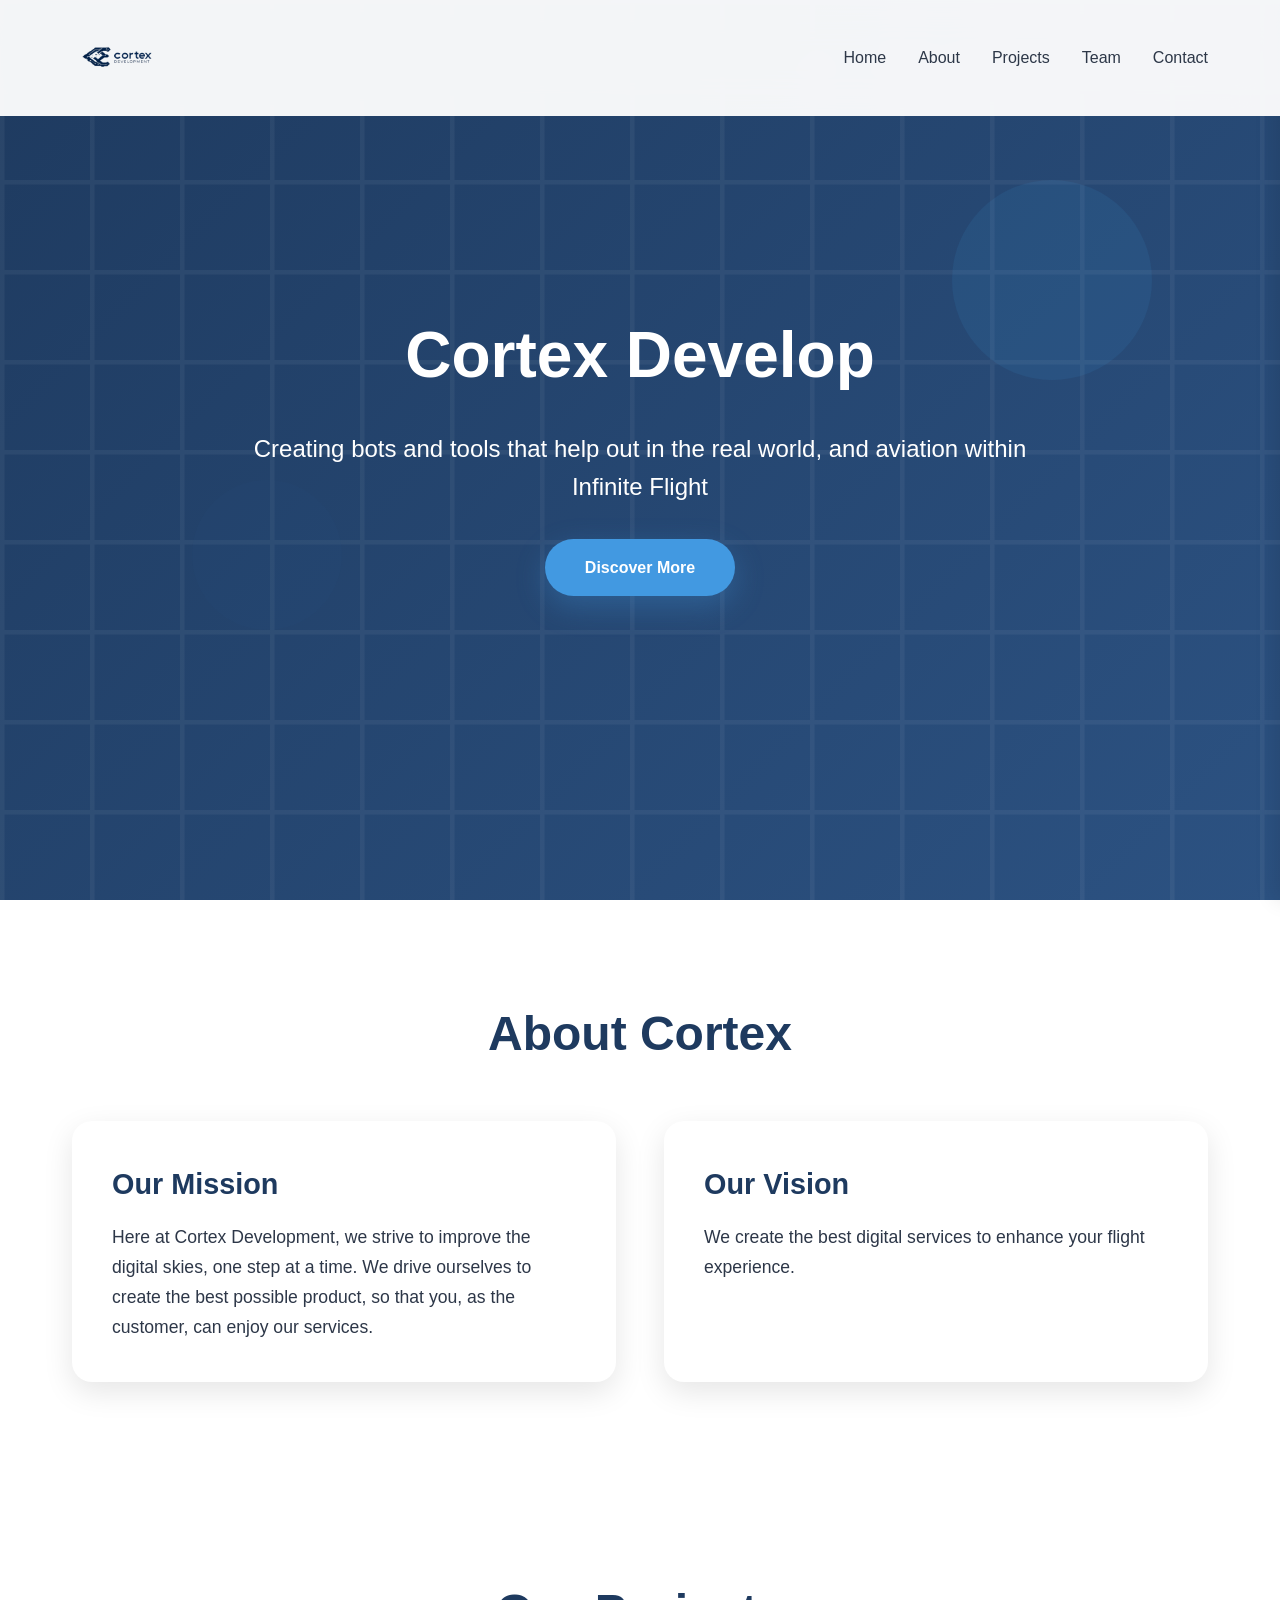
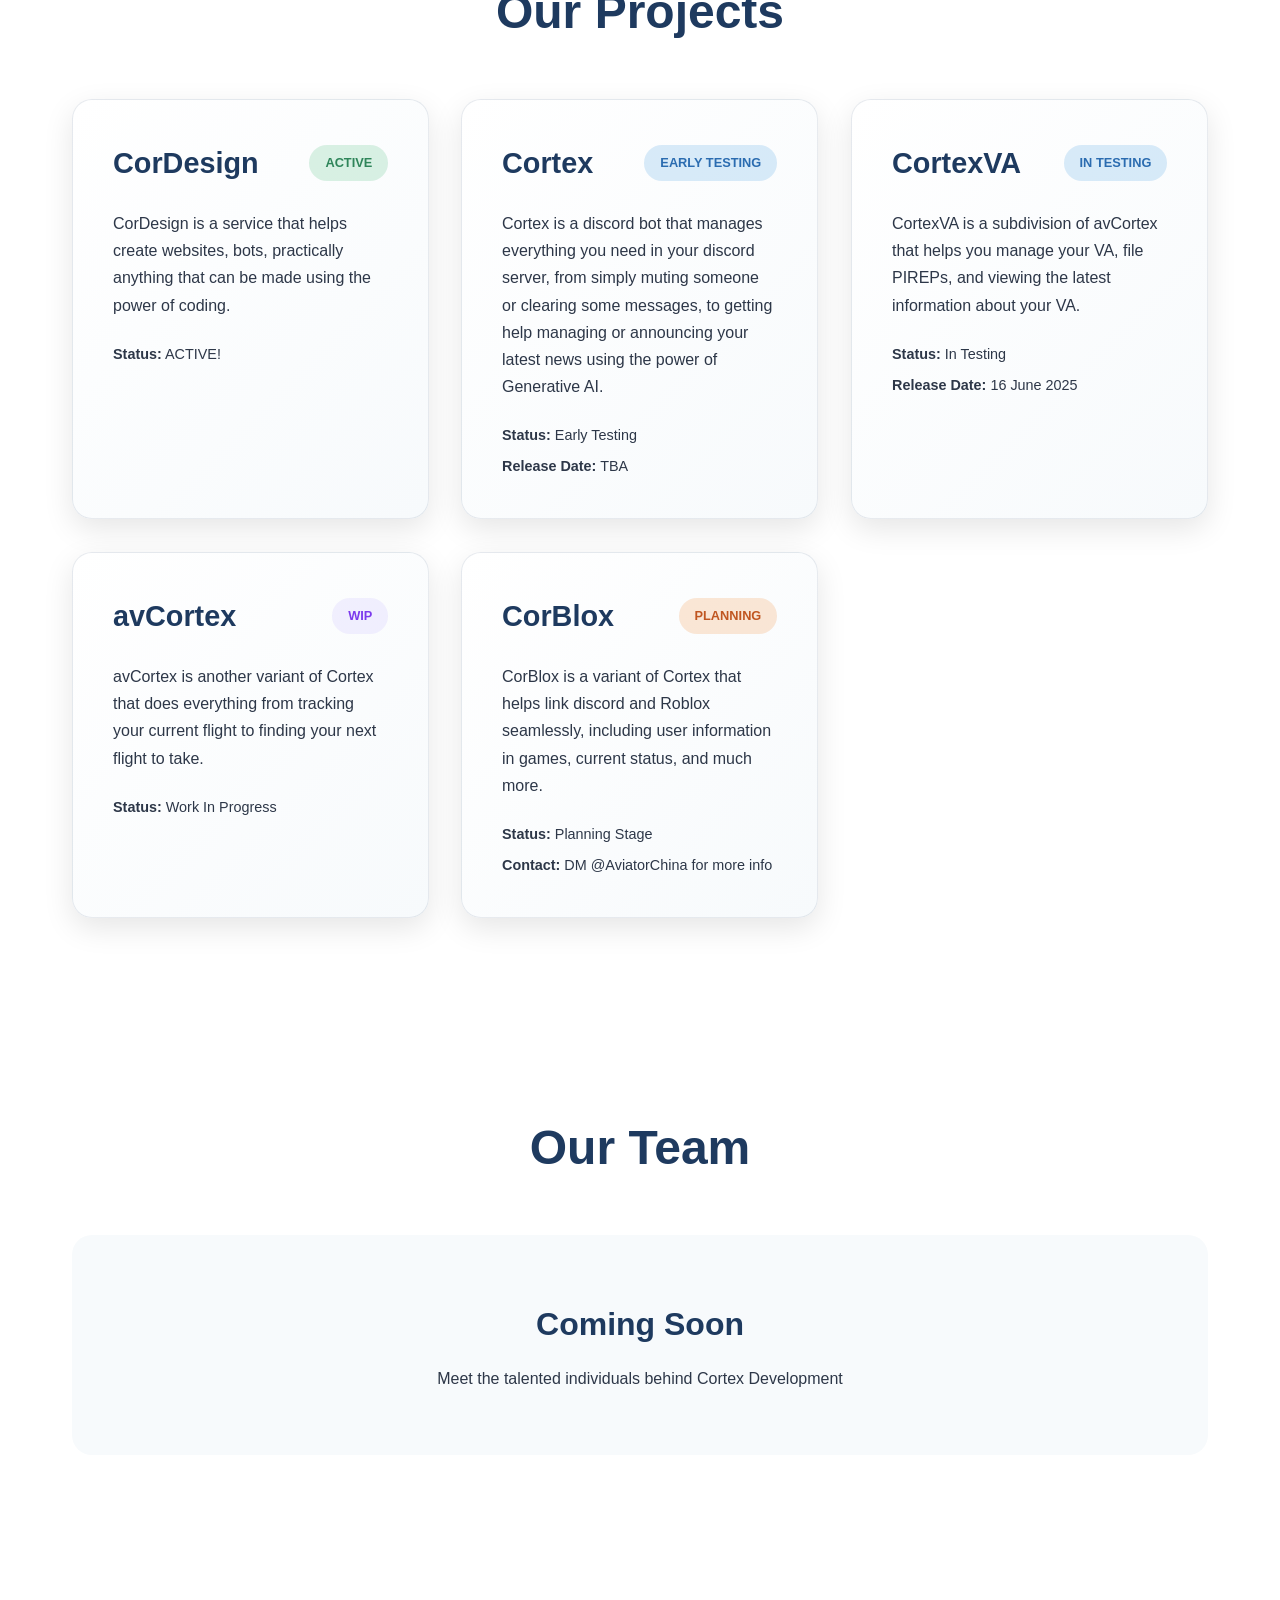
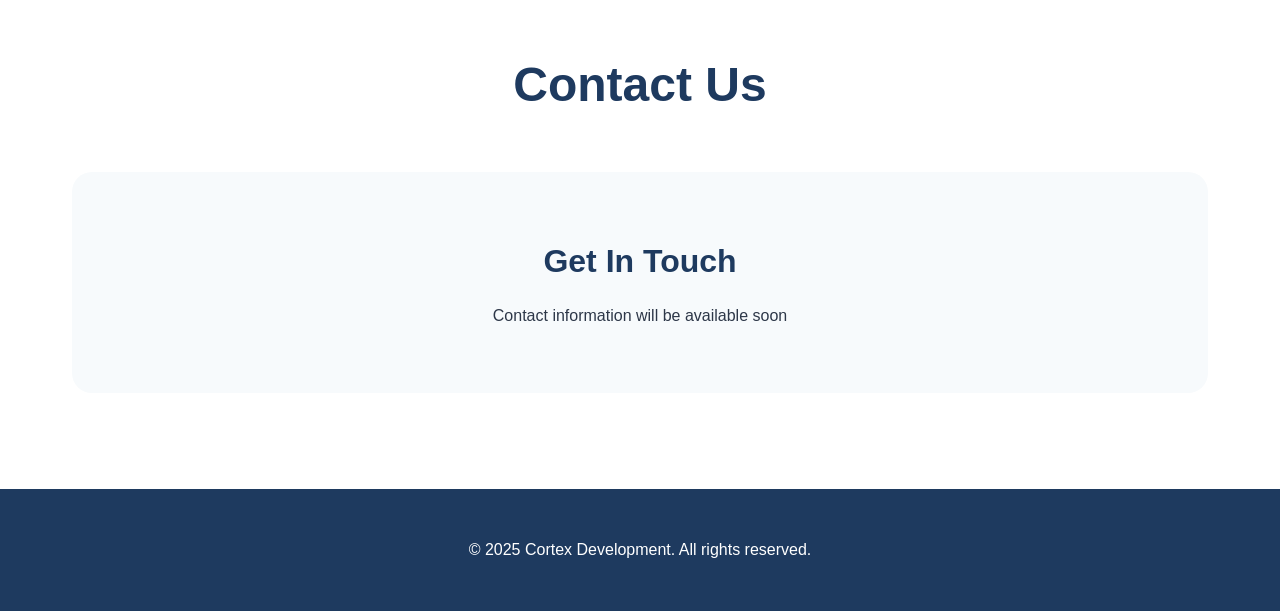
==== index.html @ 3417bd0e "Add files via upload" ====
<!DOCTYPE html>
<html lang="en">
<head>
    <meta charset="UTF-8">
    <meta name="viewport" content="width=device-width, initial-scale=1.0">
    <title>Cortex Development</title>
    <link rel="stylesheet" href="styles.css">
</head>
<body>
    <div class="progress-bar" id="progressBar"></div>
    
    <!-- Overlay for mobile menu -->
    <div class="overlay" id="overlay"></div>
    
    <!-- Mobile Sidebar -->
    <div class="mobile-sidebar" id="mobileSidebar">
        <ul class="mobile-nav-links">
            <li><a href="#home" onclick="closeMobileMenu()">Home</a></li>
            <li><a href="#about" onclick="closeMobileMenu()">About</a></li>
            <li><a href="#projects" onclick="closeMobileMenu()">Projects</a></li>
            <li><a href="#team" onclick="closeMobileMenu()">Team</a></li>
            <li><a href="#contact" onclick="closeMobileMenu()">Contact</a></li>
        </ul>
    </div>
    
    <nav id="navbar">
        <div class="nav-container">
            <img src="cortex.PNG" alt="Cortex Development" class="logo">
            <ul class="nav-links">
                <li><a href="#home">Home</a></li>
                <li><a href="#about">About</a></li>
                <li><a href="#projects">Projects</a></li>
                <li><a href="#team">Team</a></li>
                <li><a href="#contact">Contact</a></li>
            </ul>
            <div class="hamburger" id="hamburger" onclick="toggleMobileMenu()">
                <span></span>
                <span></span>
                <span></span>
            </div>
        </div>
    </nav>

    <section id="home" class="hero">
        <div class="parallax-element circle-1"></div>
        <div class="parallax-element circle-2"></div>
        <div class="hero-content">
            <h1>Cortex Development</h1>
            <p>Creating bots and tools that help out in the real world, and aviation within Infinite Flight</p>
            <a href="#about" class="cta-button">Discover More</a>
        </div>
    </section>
    <section id="about" class="section">
        <h2 class="section-title">About Cortex</h2>
        <div class="about-grid">
            <div class="about-card">
                <h3>Our Mission</h3>
                <p>Here at Cortex Development, we strive to improve the digital skies, one step at a time. We drive ourselves to create the best possible product, so that you, as the customer, can enjoy our services.</p>
            </div>
            <div class="about-card">
                <h3>Our Vision</h3>
                <p>We create the best digital services to enhance your flight experience.</p>
            </div>
        </div>
    </section>

    <section id="projects" class="section">
        <h2 class="section-title">Our Projects</h2>
        <div class="products-grid">

            <div class="product-card">
                <div class="product-header">
                    <h3>CorDesign</h3>
                    <span class="status-badge status-active">Active</span>
                </div>
                <p>CorDesign is a service that helps create websites, bots, practically anything that can be made using the power of coding.</p>
                <div class="product-info">
                    <span><strong>Status:</strong> ACTIVE!</span>
                </div>
            </div>

            <div class="product-card">
                <div class="product-header">
                    <h3>Cortex</h3>
                    <span class="status-badge status-testing">Early Testing</span>
                </div>
                <p>Cortex is a discord bot that manages everything you need in your discord server, from simply muting someone or clearing some messages, to getting help managing or announcing your latest news using the power of Generative AI.</p>
                <div class="product-info">
                    <span><strong>Status:</strong> Early Testing</span>
                    <span><strong>Release Date:</strong> TBA</span>
                </div>
            </div>

            <div class="product-card">
                <div class="product-header">
                    <h3>CortexVA</h3>
                    <span class="status-badge status-testing">In Testing</span>
                </div>
                <p>CortexVA is a subdivision of avCortex that helps you manage your VA, file PIREPs, and viewing the latest information about your VA.</p>
                <div class="product-info">
                    <span><strong>Status:</strong> In Testing</span>
                    <span><strong>Release Date:</strong> 16 June 2025</span>
                </div>
            </div>

            <div class="product-card">
                <div class="product-header">
                    <h3>avCortex</h3>
                    <span class="status-badge status-wip">WIP</span>
                </div>
                <p>avCortex is another variant of Cortex that does everything from tracking your current flight to finding your next flight to take.</p>
                <div class="product-info">
                    <span><strong>Status:</strong> Work In Progress</span>
                </div>
            </div>

            <div class="product-card">
                <div class="product-header">
                    <h3>CorBlox</h3>
                    <span class="status-badge status-planning">Planning</span>
                </div>
                <p>CorBlox is a variant of Cortex that helps link discord and Roblox seamlessly, including user information in games, current status, and much more.</p>
                <div class="product-info">
                    <span><strong>Status:</strong> Planning Stage</span>
                    <span><strong>Contact:</strong> DM @AviatorChina for more info</span>
                </div>
            </div>
        </div>
    </section>

    <section id="team" class="section">
        <h2 class="section-title">Our Team</h2>
        <div class="team-placeholder">
            <h3>Coming Soon</h3>
            <p>Meet the talented individuals behind Cortex Development</p>
        </div>
    </section>

    <section id="contact" class="section">
        <h2 class="section-title">Contact Us</h2>
        <div class="contacts-placeholder">
            <h3>Get In Touch</h3>
            <p>Contact information will be available soon</p>
        </div>
    </section>

    <footer>
        <p>&copy; 2025 Cortex Development. All rights reserved.</p>
    </footer>
    <script>
        // Mobile Menu Functions
        function toggleMobileMenu() {
            const hamburger = document.getElementById('hamburger');
            const mobileSidebar = document.getElementById('mobileSidebar');
            const overlay = document.getElementById('overlay');
            
            hamburger.classList.toggle('active');
            mobileSidebar.classList.toggle('active');
            overlay.classList.toggle('active');
            
            // Prevent body scroll when menu is open
            if (mobileSidebar.classList.contains('active')) {
                document.body.style.overflow = 'hidden';
            } else {
                document.body.style.overflow = '';
            }
        }
        
        function closeMobileMenu() {
            const hamburger = document.getElementById('hamburger');
            const mobileSidebar = document.getElementById('mobileSidebar');
            const overlay = document.getElementById('overlay');
            
            hamburger.classList.remove('active');
            mobileSidebar.classList.remove('active');
            overlay.classList.remove('active');
            document.body.style.overflow = '';
        }
        
        // Close menu when overlay is clicked
        document.getElementById('overlay').addEventListener('click', closeMobileMenu);

        // Scroll Progress Bar
        window.addEventListener('scroll', () => {
            const scrollTop = document.documentElement.scrollTop;
            const scrollHeight = document.documentElement.scrollHeight - document.documentElement.clientHeight;
            const scrollProgress = (scrollTop / scrollHeight) * 100;
            document.getElementById('progressBar').style.width = scrollProgress + '%';
        });

        // Navbar scroll effect
        window.addEventListener('scroll', () => {
            const navbar = document.getElementById('navbar');
            if (window.scrollY > 50) {
                navbar.classList.add('scrolled');
            } else {
                navbar.classList.remove('scrolled');
            }
        });

        // Intersection Observer for animations
        const observerOptions = {
            threshold: 0.1,
            rootMargin: '0px 0px -50px 0px'
        };

        const observer = new IntersectionObserver((entries) => {
            entries.forEach(entry => {
                if (entry.isIntersecting) {
                    entry.target.classList.add('visible');
                }
            });
        }, observerOptions);

        // Observe all animated elements
        document.addEventListener('DOMContentLoaded', () => {
            const animatedElements = document.querySelectorAll('.section-title, .about-card, .product-card');
            animatedElements.forEach(el => {
                observer.observe(el);
            });
        });

        // Smooth scrolling for navigation links
        document.querySelectorAll('a[href^="#"]').forEach(anchor => {
            anchor.addEventListener('click', function (e) {
                e.preventDefault();
                const target = document.querySelector(this.getAttribute('href'));
                if (target) {
                    target.scrollIntoView({
                        behavior: 'smooth',
                        block: 'start'
                    });
                }
            });
        });

        // Parallax effect for hero elements
        window.addEventListener('scroll', () => {
            const scrolled = window.pageYOffset;
            const parallaxElements = document.querySelectorAll('.parallax-element');
            
            parallaxElements.forEach((element, index) => {
                const speed = 0.5 + (index * 0.1);
                const yPos = -(scrolled * speed);
                element.style.transform = `translateY(${yPos}px)`;
            });
        });

        // Staggered animation for product cards
        const staggerObserver = new IntersectionObserver((entries) => {
            entries.forEach((entry, index) => {
                if (entry.isIntersecting) {
                    setTimeout(() => {
                        entry.target.classList.add('visible');
                    }, index * 150);
                }
            });
        }, observerOptions);

        document.addEventListener('DOMContentLoaded', () => {
            const productCards = document.querySelectorAll('.product-card');
            productCards.forEach(card => {
                staggerObserver.observe(card);
            });
        });

        const heroTitle = document.querySelector('.hero h1');
        const originalText = heroTitle.textContent;
        heroTitle.textContent = '';
        
        let i = 0;
        const typeWriter = () => {
            if (i < originalText.length) {
                heroTitle.textContent += originalText.charAt(i);
                i++;
                setTimeout(typeWriter, 100);
            }
        };
        
        setTimeout(typeWriter, 1000);
    </script>
</body>
</html>
---- styles.css ----
* {
    margin: 0;
    padding: 0;
    box-sizing: border-box;
}

:root {
    --primary-navy: #1e3a5f;
    --secondary-navy: #2c5282;
    --accent-blue: #4299e1;
    --light-gray: #f7fafc;
    --dark-gray: #2d3748;
    --white: #ffffff;
}

html {
    scroll-behavior: smooth;
}

body {
    font-family: -apple-system, BlinkMacSystemFont, 'Segoe UI', Roboto, sans-serif;
    line-height: 1.6;
    color: var(--dark-gray);
    overflow-x: hidden;
}

/* Navigation */
nav {
    position: fixed;
    top: 0;
    width: 100%;
    background: rgba(255, 255, 255, 0.95);
    backdrop-filter: blur(20px);
    z-index: 1000;
    padding: 0.5rem 0;
    transition: all 0.3s ease;
}

nav.scrolled {
    background: rgba(255, 255, 255, 0.98);
    box-shadow: 0 2px 20px rgba(0, 0, 0, 0.1);
}

.nav-container {
    max-width: 1200px;
    margin: 0 auto;
    padding: 0 2rem;
    display: flex;
    justify-content: space-between;
    align-items: center;
    height: 100px;
}

.logo {
    height: 90px;
    width: auto;
    transition: transform 0.3s ease;
    object-fit: contain;
}

.logo:hover {
    transform: scale(1.05);
}

.nav-links {
    display: flex;
    list-style: none;
    gap: 2rem;
}

.nav-links a {
    text-decoration: none;
    color: var(--dark-gray);
    font-weight: 500;
    transition: all 0.3s ease;
    position: relative;
}

.nav-links a::after {
    content: '';
    position: absolute;
    bottom: -5px;
    left: 0;
    width: 0;
    height: 2px;
    background: var(--accent-blue);
    transition: width 0.3s ease;
}

.nav-links a:hover::after {
    width: 100%;
}

/* Hamburger Menu */
.hamburger {
    display: none;
    flex-direction: column;
    cursor: pointer;
    padding: 10px;
    z-index: 1002;
}

.hamburger span {
    width: 30px;
    height: 3px;
    background: var(--dark-gray);
    margin: 3px 0;
    transition: 0.3s;
    border-radius: 3px;
}

.hamburger.active span:nth-child(1) {
    transform: rotate(-45deg) translate(-5px, 6px);
}

.hamburger.active span:nth-child(2) {
    opacity: 0;
}

.hamburger.active span:nth-child(3) {
    transform: rotate(45deg) translate(-5px, -6px);
}

/* Mobile Sidebar */
.mobile-sidebar {
    position: fixed;
    top: 0;
    right: -300px;
    width: 300px;
    height: 100vh;
    background: var(--white);
    box-shadow: -5px 0 20px rgba(0, 0, 0, 0.1);
    transition: right 0.3s ease;
    z-index: 999;
    padding-top: 120px;
}

.mobile-sidebar.active {
    right: 0;
}

.mobile-nav-links {
    list-style: none;
    padding: 0 2rem;
}

.mobile-nav-links li {
    margin: 2rem 0;
}

.mobile-nav-links a {
    text-decoration: none;
    color: var(--dark-gray);
    font-size: 1.2rem;
    font-weight: 500;
    transition: all 0.3s ease;
    display: block;
    padding: 0.5rem 0;
    border-bottom: 2px solid transparent;
}

.mobile-nav-links a:hover {
    color: var(--accent-blue);
    border-bottom-color: var(--accent-blue);
}

/* Overlay */
.overlay {
    position: fixed;
    top: 0;
    left: 0;
    width: 100%;
    height: 100%;
    background: rgba(0, 0, 0, 0.5);
    display: none;
    z-index: 998;
}

.overlay.active {
    display: block;
}

        /* Hero Section */
        .hero {
    height: 100vh;
    background: linear-gradient(135deg, var(--primary-navy) 0%, var(--secondary-navy) 100%);
    display: flex;
    align-items: center;
    justify-content: center;
    text-align: center;
    color: var(--white);
    position: relative;
    overflow: hidden;
}

.hero::before {
    content: '';
    position: absolute;
    top: 0;
    left: 0;
    width: 100%;
    height: 100%;
    background: url('data:image/svg+xml,<svg xmlns="http://www.w3.org/2000/svg" viewBox="0 0 100 100"><defs><pattern id="grid" width="10" height="10" patternUnits="userSpaceOnUse"><path d="M 10 0 L 0 0 0 10" fill="none" stroke="rgba(255,255,255,0.05)" stroke-width="1"/></pattern></defs><rect width="100" height="100" fill="url(%23grid)"/></svg>');
    animation: float 20s ease-in-out infinite;
}

@keyframes float {
    0%, 100% { transform: translateY(0px) rotate(0deg); }
    50% { transform: translateY(-20px) rotate(1deg); }
}

.hero-content {
    max-width: 800px;
    z-index: 2;
    position: relative;
}

.hero h1 {
    font-size: 4rem;
    font-weight: 700;
    margin-bottom: 1.5rem;
    opacity: 0;
    animation: slideUp 1s ease 0.5s forwards;
}

.hero p {
    font-size: 1.5rem;
    margin-bottom: 2rem;
    opacity: 0;
    animation: slideUp 1s ease 0.8s forwards;
}

.cta-button {
    display: inline-block;
    padding: 1rem 2.5rem;
    background: var(--accent-blue);
    color: var(--white);
    text-decoration: none;
    border-radius: 50px;
    font-weight: 600;
    transition: all 0.3s ease;
    opacity: 0;
    animation: slideUp 1s ease 1.1s forwards;
    box-shadow: 0 10px 30px rgba(66, 153, 225, 0.3);
}

.cta-button:hover {
    transform: translateY(-3px);
    box-shadow: 0 15px 40px rgba(66, 153, 225, 0.4);
}

@keyframes slideUp {
    from {
        opacity: 0;
        transform: translateY(30px);
    }
    to {
        opacity: 1;
        transform: translateY(0);
    }
}

/* Sections */
.section {
    padding: 6rem 0;
    max-width: 1200px;
    margin: 0 auto;
    padding-left: 2rem;
    padding-right: 2rem;
}

.section-title {
    font-size: 3rem;
    font-weight: 700;
    text-align: center;
    margin-bottom: 3rem;
    color: var(--primary-navy);
    opacity: 0;
    transform: translateY(30px);
    transition: all 0.8s ease;
}

.section-title.visible {
    opacity: 1;
    transform: translateY(0);
}

/* About Section */
.about-grid {
    display: grid;
    grid-template-columns: repeat(auto-fit, minmax(300px, 1fr));
    gap: 3rem;
    margin-top: 3rem;
}

.about-card {
    background: var(--white);
    padding: 2.5rem;
    border-radius: 20px;
    box-shadow: 0 10px 30px rgba(0, 0, 0, 0.1);
    transition: all 0.5s ease;
    opacity: 0;
    transform: translateY(30px);
}

.about-card.visible {
    opacity: 1;
    transform: translateY(0);
}

.about-card:hover {
    transform: translateY(-10px);
    box-shadow: 0 20px 50px rgba(0, 0, 0, 0.15);
}

.about-card h3 {
    font-size: 1.8rem;
    color: var(--primary-navy);
    margin-bottom: 1rem;
}

.about-card p {
    font-size: 1.1rem;
    line-height: 1.7;
}

        /* Products Section */
        .products-grid {
    display: grid;
    grid-template-columns: repeat(auto-fit, minmax(350px, 1fr));
    gap: 2rem;
    margin-top: 3rem;
}

.product-card {
    background: linear-gradient(135deg, var(--white) 0%, var(--light-gray) 100%);
    padding: 2.5rem;
    border-radius: 20px;
    box-shadow: 0 10px 30px rgba(0, 0, 0, 0.1);
    transition: transform 0.15s ease-out, box-shadow 0.15s ease-out;
    opacity: 0;
    transform: translateY(30px);
    border: 1px solid rgba(30, 58, 95, 0.1);
    will-change: transform;
}

.product-card.visible {
    opacity: 1;
    transform: translateY(0);
}

.product-card:hover {
    transform: translateY(-10px) scale(1.02);
    box-shadow: 0 25px 60px rgba(0, 0, 0, 0.15);
}

.product-header {
    display: flex;
    justify-content: space-between;
    align-items: center;
    margin-bottom: 1.5rem;
}

.product-card h3 {
    font-size: 1.8rem;
    color: var(--primary-navy);
}

.status-badge {
    padding: 0.5rem 1rem;
    border-radius: 20px;
    font-size: 0.8rem;
    font-weight: 600;
    text-transform: uppercase;
    text-align: center;
    display: inline-block;
    min-width: fit-content;
}

.status-active {
    background: rgba(72, 187, 120, 0.2);
    color: #2f855a;
}

.status-testing {
    background: rgba(66, 153, 225, 0.2);
    color: #2b6cb0;
}

.status-planning {
    background: rgba(237, 137, 54, 0.2);
    color: #c05621;
}

.status-wip {
    background: rgba(196, 181, 253, 0.2);
    color: #7c3aed;
}

.product-card p {
    margin-bottom: 1.5rem;
    line-height: 1.7;
}

.product-info {
    display: flex;
    flex-direction: column;
    gap: 0.5rem;
    font-size: 0.9rem;
    color: var(--dark-gray);
}

.more-info {
    display: inline-block;
    margin-top: 1rem;
    color: var(--accent-blue);
    text-decoration: none;
    font-weight: 600;
    transition: all 0.3s ease;
}

.more-info:hover {
    transform: translateX(5px);
}

/* Team Section */
.team-placeholder {
    text-align: center;
    padding: 4rem 2rem;
    background: var(--light-gray);
    border-radius: 20px;
    margin-top: 2rem;
}

.team-placeholder h3 {
    font-size: 2rem;
    color: var(--primary-navy);
    margin-bottom: 1rem;
}

/* Contacts Section */
.contacts-placeholder {
    text-align: center;
    padding: 4rem 2rem;
    background: var(--light-gray);
    border-radius: 20px;
    margin-top: 2rem;
}

.contacts-placeholder h3 {
    font-size: 2rem;
    color: var(--primary-navy);
    margin-bottom: 1rem;
}

/* Footer */
footer {
    background: var(--primary-navy);
    color: var(--white);
    text-align: center;
    padding: 3rem 2rem;
}

/* Responsive Design */
@media (max-width: 768px) {
    .nav-links {
        display: none;
    }

    .hamburger {
        display: flex;
    }

    .hero h1 {
        font-size: 2.5rem;
    }

    .hero p {
        font-size: 1.2rem;
    }

    .section-title {
        font-size: 2rem;
    }

    .products-grid {
        grid-template-columns: 1fr;
    }

    .logo {
        height: 70px;
    }

    .nav-container {
        height: 80px;
    }
}

/* Scroll Progress Bar */
.progress-bar {
    position: fixed;
    top: 0;
    left: 0;
    width: 0%;
    height: 3px;
    background: var(--accent-blue);
    z-index: 1001;
    transition: width 0.1s ease;
}

/* Parallax Elements */
.parallax-element {
    position: absolute;
    opacity: 0.1;
    pointer-events: none;
}

.circle-1 {
    width: 200px;
    height: 200px;
    border-radius: 50%;
    background: var(--accent-blue);
    top: 20%;
    right: 10%;
    animation: float 15s ease-in-out infinite;
}

.circle-2 {
    width: 150px;
    height: 150px;
    border-radius: 50%;
    background: var(--secondary-navy);
    bottom: 30%;
    left: 15%;
    animation: float 18s ease-in-out infinite reverse;
}
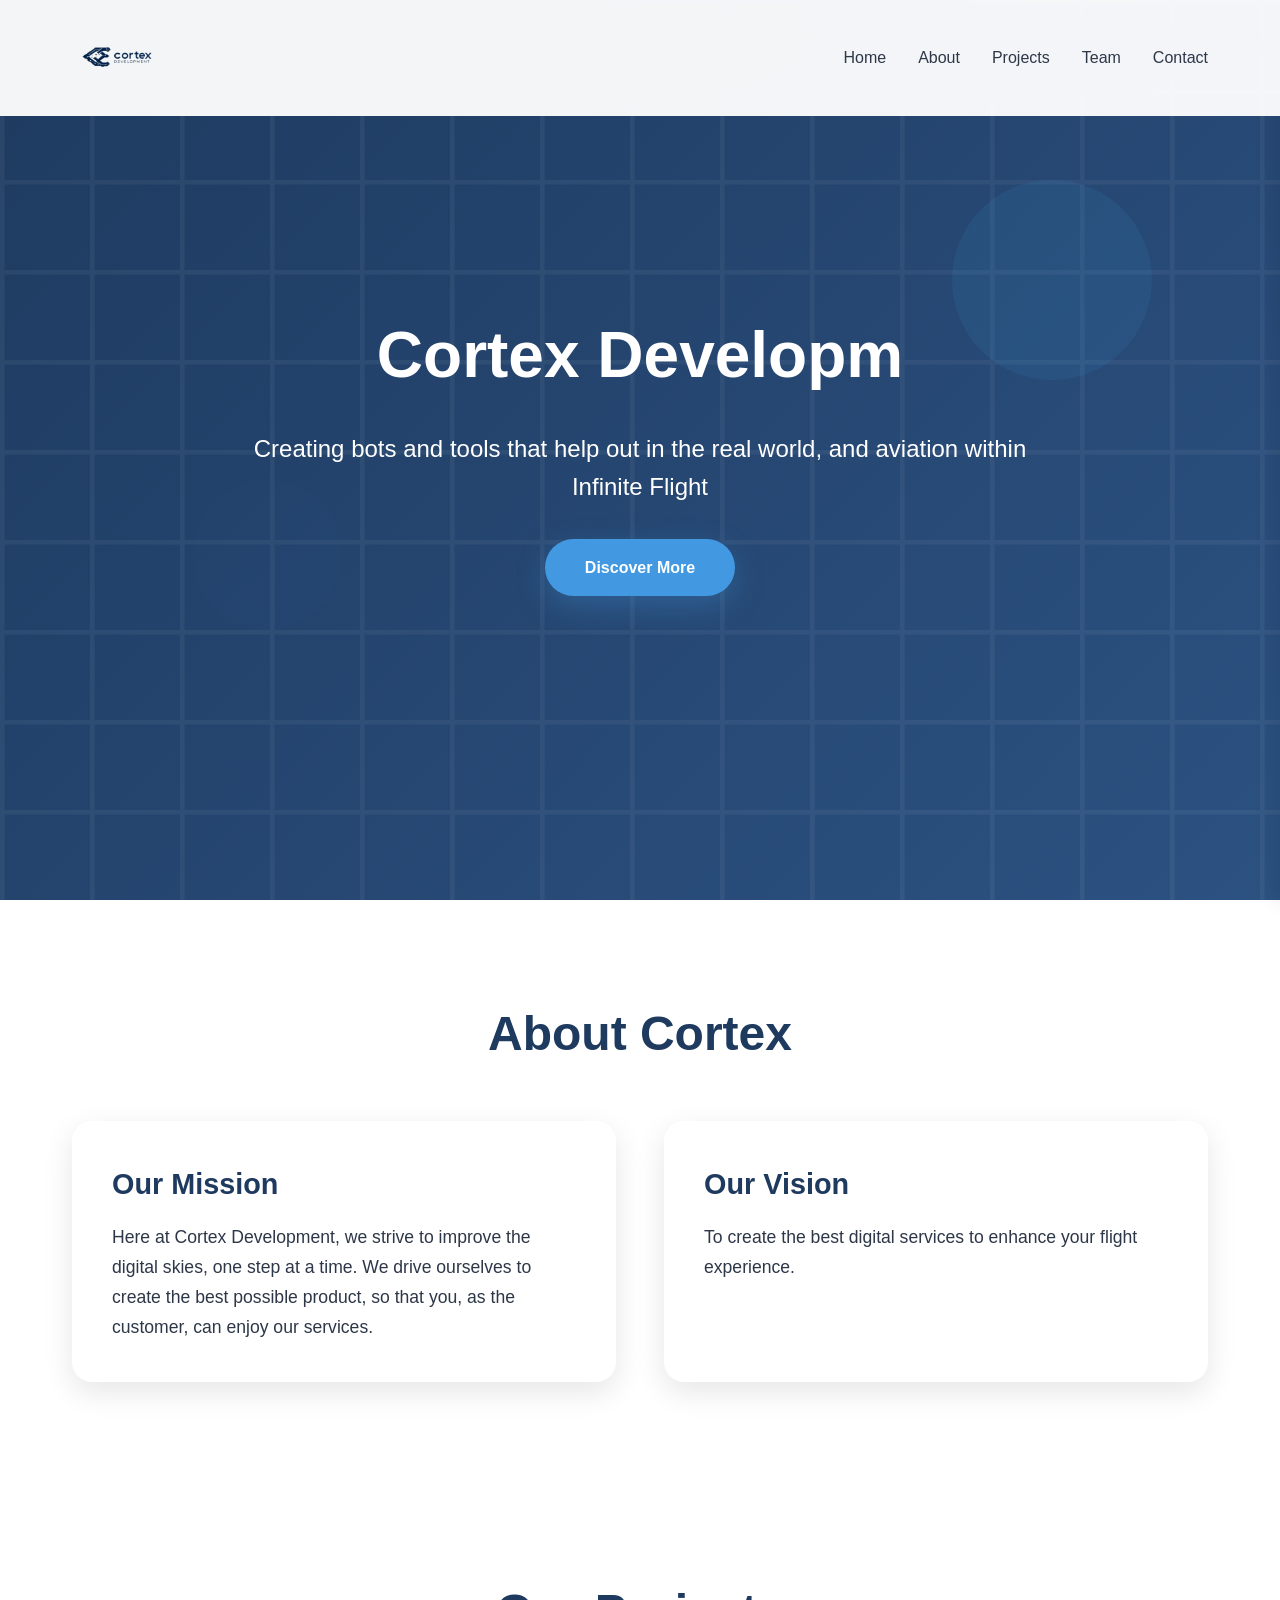
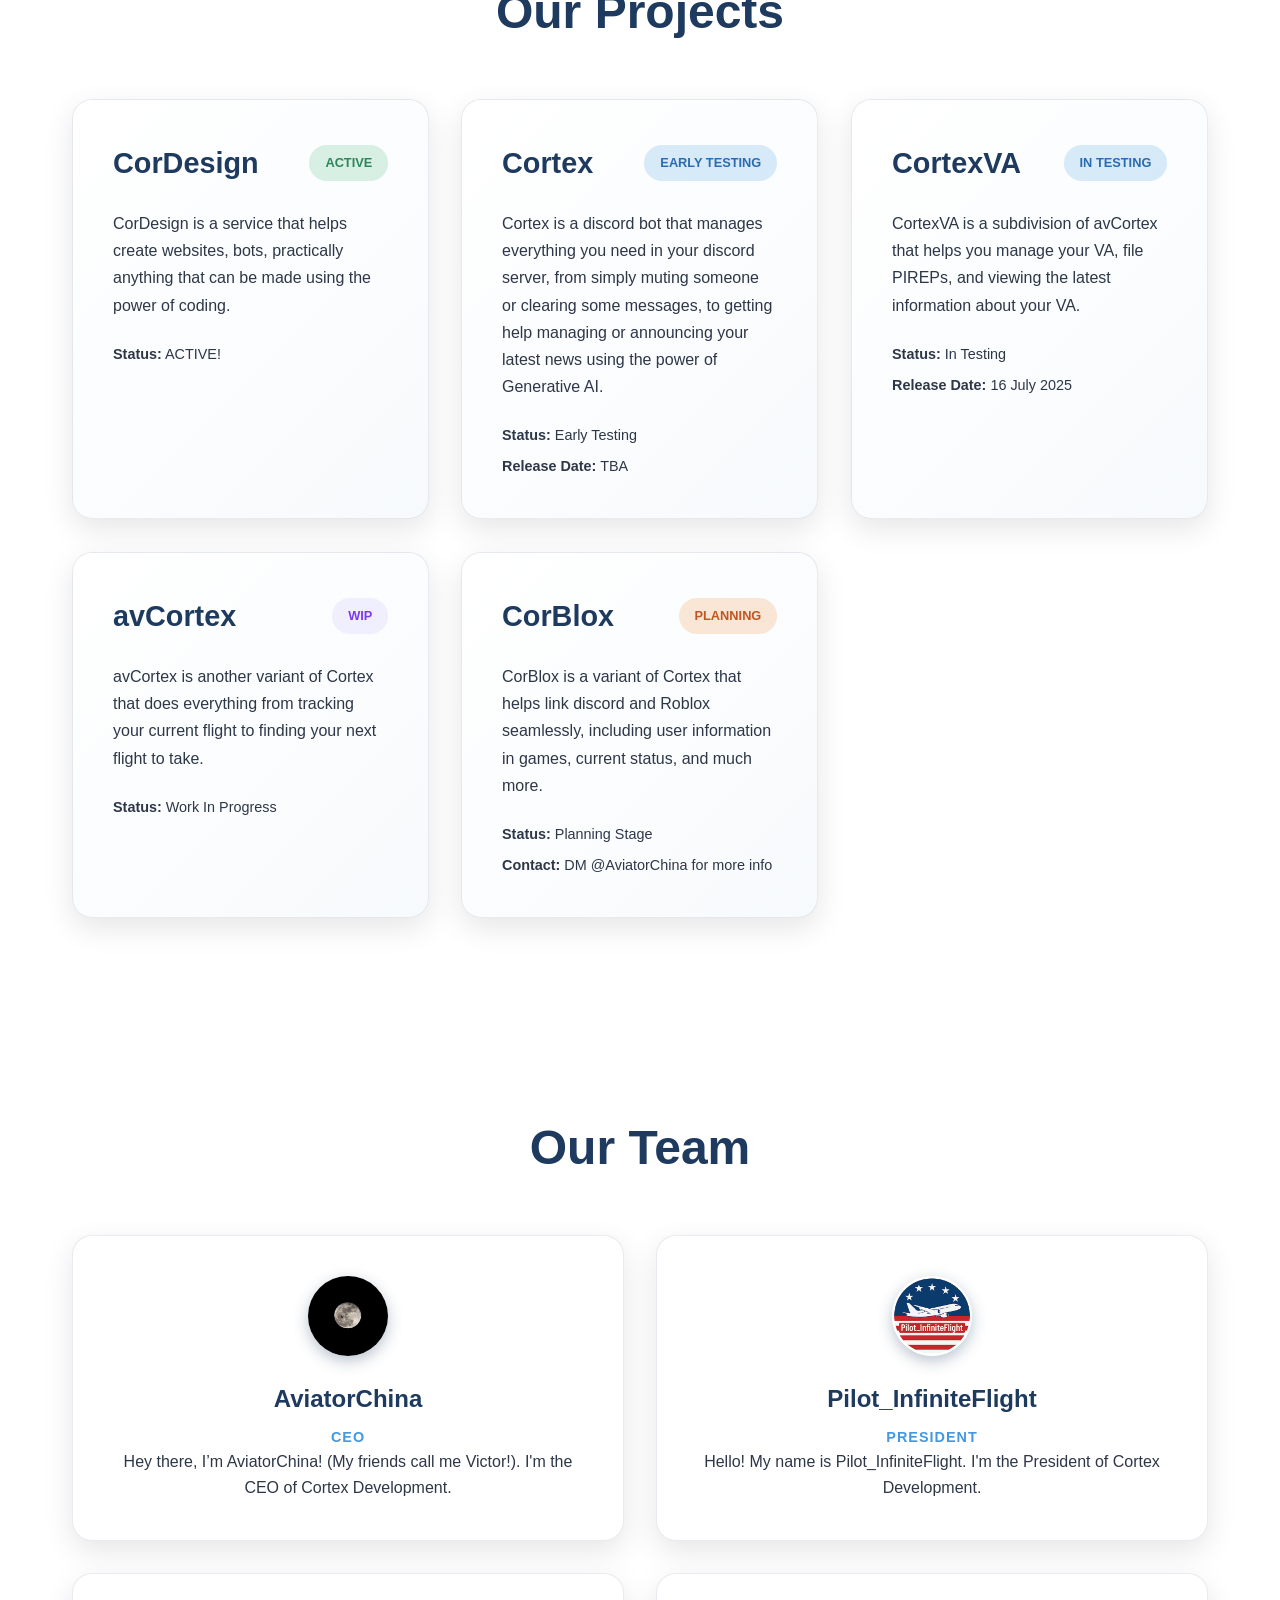
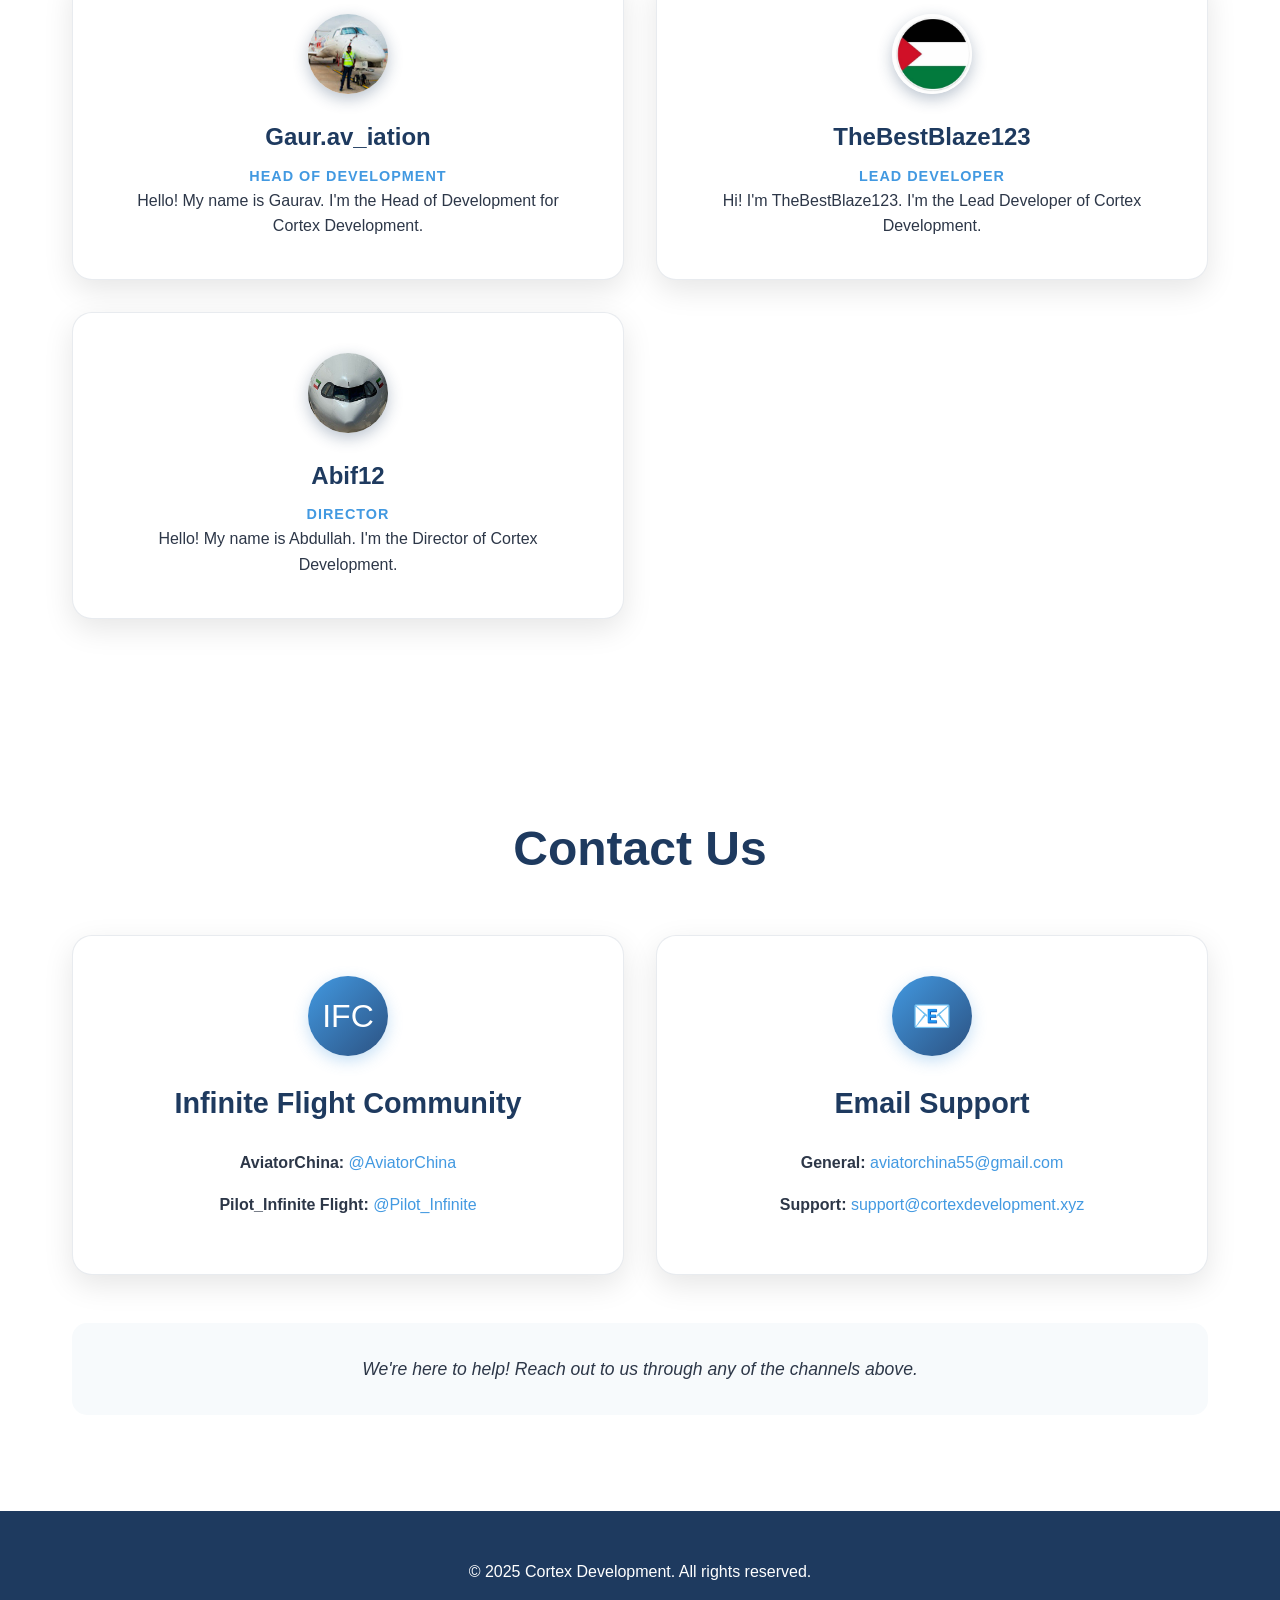
==== commit ea13497d: "Add files via upload" ====
--- a/index.html
+++ b/index.html
@@ -5,6 +5,7 @@
     <meta name="viewport" content="width=device-width, initial-scale=1.0">
     <title>Cortex Development</title>
     <link rel="stylesheet" href="styles.css">
+    <link rel="icon" href="favicon.ico" type="image/x-icon">
 </head>
 <body>
     <div class="progress-bar" id="progressBar"></div>
@@ -59,7 +60,7 @@
             </div>
             <div class="about-card">
                 <h3>Our Vision</h3>
-                <p>We create the best digital services to enhance your flight experience.</p>
+                <p>To create the best digital services to enhance your flight experience.</p>
             </div>
         </div>
     </section>
@@ -99,7 +100,7 @@
                 <p>CortexVA is a subdivision of avCortex that helps you manage your VA, file PIREPs, and viewing the latest information about your VA.</p>
                 <div class="product-info">
                     <span><strong>Status:</strong> In Testing</span>
-                    <span><strong>Release Date:</strong> 16 June 2025</span>
+                    <span><strong>Release Date:</strong> 16 July 2025</span>
                 </div>
             </div>
 
@@ -130,17 +131,70 @@
 
     <section id="team" class="section">
         <h2 class="section-title">Our Team</h2>
-        <div class="team-placeholder">
-            <h3>Coming Soon</h3>
-            <p>Meet the talented individuals behind Cortex Development</p>
+        <div class="team-grid">
+            <div class="team-card">
+                <div class="team-avatar-aviator"></div>
+                <h3><a href="https://community.infiniteflight.com/u/aviatorchina/summary" class="team-link" data-profile="aviatorchina">AviatorChina</a></h3>
+                <p class="team-role">CEO</p>
+                <small class="team-bio">Hey there, I’m AviatorChina! (My friends call me Victor!). I'm the CEO of Cortex Development.</small>
+            </div>
+            <div class="team-card">
+                <div class="team-avatar-pif">
+                </div>
+                <h3><a href="https://community.infiniteflight.com/u/pilot_infiniteflight/summary" class="team-link" data-profile="pilot">Pilot_InfiniteFlight</a></h3>
+                <p class="team-role">President</p>
+                <small class="team-bio">Hello! My name is Pilot_InfiniteFlight. I'm the President of Cortex Development.</small>
+            </div>
+            <div class="team-card">
+                <div class="team-avatar-gaurav"></div>
+                <h3><a href="https://community.infiniteflight.com/u/gaur.av_iation/summary" class="team-link" data-profile="gaur-aviation">Gaur.av_iation</a></h3>
+                <p class="team-role">Head of Development</p>
+                <small class="team-bio">Hello! My name is Gaurav. I'm the Head of Development for Cortex Development.</small>
+            </div>
+            <div class="team-card">
+                <div class="team-avatar-thebest">
+                </div>
+                <h3><a href="#" class="team-link" data-profile="free">TheBestBlaze123</a></h3>
+                <p class="team-role">Lead Developer</p>
+                <small class="team-bio">Hi! I'm TheBestBlaze123. I'm the Lead Developer of Cortex Development.</small>
+            </div>
+            <div class="team-card">
+                <div class="team-avatar-abif">
+                </div>
+                <h3><a href="#" class="team-link" data-profile="abdullah">Abif12</a></h3>
+                <p class="team-role">Director</p>
+                <small class="team-bio">Hello! My name is Abdullah. I'm the Director of Cortex Development.</small>
+                </small>
+            </div>
         </div>
     </section>
 
     <section id="contact" class="section">
         <h2 class="section-title">Contact Us</h2>
-        <div class="contacts-placeholder">
-            <h3>Get In Touch</h3>
-            <p>Contact information will be available soon</p>
+        <div class="contact-grid">
+            <div class="contact-card">
+                <div class="contact-icon">
+                    <span style="color: white;">IFC</span>
+                </div>
+                <h3>Infinite Flight Community</h3>
+                <div class="contact-info">
+                    <p style="text-align: center;"><strong>AviatorChina:</strong> <a href="https://community.infiniteflight.com/u/aviatorchina/summary" class="contact-link">@AviatorChina</a></p>
+                    <p style="text-align: center;"><strong>Pilot_Infinite Flight:</strong> <a href="https://community.infiniteflight.com/u/pilot_infiniteflight/summary" class="contact-link">@Pilot_Infinite</a></p>
+                </div>
+            </div>
+            <div class="contact-card">
+                <div class="contact-icon">
+                    <span>📧</span>
+                </div>
+                <h3>Email Support</h3>
+                <div class="contact-info">
+                    <p style="text-align: center;"><strong>General:</strong> <a href="mailto:aviatorchina55@gmail.com" class="contact-link">aviatorchina55@gmail.com</a></p>
+                    <p style="text-align: center;"><strong>Support:</strong> <a href="mailto:support@cortexdevelopment.xyz" class="contact-link">support@cortexdevelopment.xyz</a></p>
+                </div>
+            </div>
+        </div>
+        <div class="contact-footer">
+            <p>We're here to help! Reach out to us through any of the channels above.</p>
         </div>
     </section>
 
@@ -212,11 +266,39 @@
             });
         }, observerOptions);
 
+        // Staggered animation for cards
+        const staggerObserver = new IntersectionObserver((entries) => {
+            entries.forEach((entry, index) => {
+                if (entry.isIntersecting) {
+                    setTimeout(() => {
+                        entry.target.classList.add('visible');
+                    }, index * 150);
+                }
+            });
+        }, observerOptions);
+
         // Observe all animated elements
         document.addEventListener('DOMContentLoaded', () => {
-            const animatedElements = document.querySelectorAll('.section-title, .about-card, .product-card');
+            const animatedElements = document.querySelectorAll('.section-title, .about-card, .product-card, .team-card, .contact-card');
             animatedElements.forEach(el => {
                 observer.observe(el);
+            });
+
+            // Also observe product, team, and contact cards for staggered animation
+            const productCards = document.querySelectorAll('.product-card');
+            const teamCards = document.querySelectorAll('.team-card');
+            const contactCards = document.querySelectorAll('.contact-card');
+            
+            productCards.forEach(card => {
+                staggerObserver.observe(card);
+            });
+            
+            teamCards.forEach(card => {
+                staggerObserver.observe(card);
+            });
+            
+            contactCards.forEach(card => {
+                staggerObserver.observe(card);
             });
         });
 
@@ -243,24 +325,6 @@
                 const speed = 0.5 + (index * 0.1);
                 const yPos = -(scrolled * speed);
                 element.style.transform = `translateY(${yPos}px)`;
-            });
-        });
-
-        // Staggered animation for product cards
-        const staggerObserver = new IntersectionObserver((entries) => {
-            entries.forEach((entry, index) => {
-                if (entry.isIntersecting) {
-                    setTimeout(() => {
-                        entry.target.classList.add('visible');
-                    }, index * 150);
-                }
-            });
-        }, observerOptions);
-
-        document.addEventListener('DOMContentLoaded', () => {
-            const productCards = document.querySelectorAll('.product-card');
-            productCards.forEach(card => {
-                staggerObserver.observe(card);
             });
         });
 
@@ -280,4 +344,4 @@
         setTimeout(typeWriter, 1000);
     </script>
 </body>
-</html>+</html>
--- a/styles.css
+++ b/styles.css
@@ -533,4 +533,235 @@
     bottom: 30%;
     left: 15%;
     animation: float 18s ease-in-out infinite reverse;
-}+}
+
+/* Team Section */
+.team-grid {
+    display: grid;
+    grid-template-columns: repeat(auto-fit, minmax(400px, 1fr));
+    gap: 2rem;
+    margin-top: 3rem;
+}
+
+.team-bio {
+    font-size: 1rem;
+    color: var(--dark-gray);
+    line-height: 1.6;
+    margin-top: 1rem;
+    text-align: justify;
+}
+
+.team-card {
+    background: var(--white);
+    padding: 2.5rem;
+    border-radius: 20px;
+    box-shadow: 0 10px 30px rgba(0, 0, 0, 0.1);
+    text-align: center;
+    transition: all 0.5s ease;
+    opacity: 0;
+    transform: translateY(30px);
+    border: 1px solid rgba(30, 58, 95, 0.1);
+}
+
+.team-card.visible {
+    opacity: 1;
+    transform: translateY(0);
+}
+
+.team-card:hover {
+    transform: translateY(-10px);
+    box-shadow: 0 20px 50px rgba(0, 0, 0, 0.15);
+}
+
+.team-avatar-abif{
+    width: 80px;
+    height: 80px;
+    border-radius: 50%;
+    background-image: url(Team/abif.jpeg);
+    background-size: cover;
+    background-position: center;
+    background-repeat: no-repeat;
+    display: flex;
+    align-items: center;
+    justify-content: center;
+    margin: 0 auto 1.5rem;
+    box-shadow: 0 5px 15px rgba(30, 58, 95, 0.3);
+}
+
+.team-avatar-aviator{
+    width: 80px;
+    height: 80px;
+    border-radius: 50%;
+    background-image: url(Team/aviator.jpeg);
+    background-size: cover;
+    background-position: center;
+    background-repeat: no-repeat;
+    display: flex;
+    align-items: center;
+    justify-content: center;
+    margin: 0 auto 1.5rem;
+    box-shadow: 0 5px 15px rgba(30, 58, 95, 0.3);
+}
+
+.team-avatar-gaurav{
+    width: 80px;
+    height: 80px;
+    border-radius: 50%;
+    background-image: url(Team/gaurav.jpeg);
+    background-size: cover;
+    background-position: center;
+    background-repeat: no-repeat;
+    display: flex;
+    align-items: center;
+    justify-content: center;
+    margin: 0 auto 1.5rem;
+    box-shadow: 0 5px 15px rgba(30, 58, 95, 0.3);
+}
+
+.team-avatar-pif{
+    width: 80px;
+    height: 80px;
+    border-radius: 50%;
+    background-image: url(Team/PIF.png);
+    background-size: cover;
+    background-position: center;
+    background-repeat: no-repeat;
+    display: flex;
+    align-items: center;
+    justify-content: center;
+    margin: 0 auto 1.5rem;
+    box-shadow: 0 5px 15px rgba(30, 58, 95, 0.3);
+}
+
+.team-avatar-thebest{
+    width: 80px;
+    height: 80px;
+    border-radius: 50%;
+    background-image: url(Team/thebestblaze.png);
+    background-size: cover;
+    background-position: center;
+    background-repeat: no-repeat;
+    display: flex;
+    align-items: center;
+    justify-content: center;
+    margin: 0 auto 1.5rem;
+    box-shadow: 0 5px 15px rgba(30, 58, 95, 0.3);
+}
+
+.team-initial {
+    color: var(--white);
+    font-size: 2rem;
+    font-weight: 700;
+}
+
+.team-card h3 {
+    font-size: 1.5rem;
+    margin-bottom: 0.5rem;
+}
+
+.team-link {
+    color: var(--primary-navy);
+    text-decoration: none;
+    transition: all 0.3s ease;
+    cursor: pointer;
+}
+
+.team-link:hover {
+    color: var(--accent-blue);
+    text-decoration: underline;
+}
+
+.team-role {
+    color: var(--accent-blue);
+    font-weight: 600;
+    text-transform: uppercase;
+    font-size: 0.9rem;
+    letter-spacing: 1px;
+}
+
+/* Contact Section */
+.contact-grid {
+    display: grid;
+    grid-template-columns: repeat(auto-fit, minmax(300px, 1fr));
+    gap: 2rem;
+    margin-top: 3rem;
+}
+
+.contact-card {
+    background: var(--white);
+    padding: 2.5rem;
+    border-radius: 20px;
+    box-shadow: 0 10px 30px rgba(0, 0, 0, 0.1);
+    text-align: center;
+    transition: all 0.5s ease;
+    opacity: 0;
+    transform: translateY(30px);
+    border: 1px solid rgba(30, 58, 95, 0.1);
+}
+
+.contact-card.visible {
+    opacity: 1;
+    transform: translateY(0);
+}
+
+.contact-card:hover {
+    transform: translateY(-10px);
+    box-shadow: 0 20px 50px rgba(0, 0, 0, 0.15);
+}
+
+.contact-icon {
+    width: 80px;
+    height: 80px;
+    border-radius: 50%;
+    background: linear-gradient(135deg, var(--accent-blue), var(--secondary-navy));
+    display: flex;
+    align-items: center;
+    justify-content: center;
+    margin: 0 auto 1.5rem;
+    box-shadow: 0 5px 15px rgba(66, 153, 225, 0.3);
+}
+
+.contact-icon span {
+    font-size: 2rem;
+}
+
+.contact-card h3 {
+    font-size: 1.8rem;
+    color: var(--primary-navy);
+    margin-bottom: 1.5rem;
+}
+
+.contact-info {
+    text-align: left;
+}
+
+.contact-info p {
+    margin-bottom: 1rem;
+    font-size: 1rem;
+    line-height: 1.6;
+}
+
+.contact-link {
+    color: var(--accent-blue);
+    text-decoration: none;
+    transition: all 0.3s ease;
+}
+
+.contact-link:hover {
+    color: var(--secondary-navy);
+    text-decoration: underline;
+}
+
+.contact-footer {
+    text-align: center;
+    margin-top: 3rem;
+    padding: 2rem;
+    background: var(--light-gray);
+    border-radius: 15px;
+}
+
+.contact-footer p {
+    font-size: 1.1rem;
+    color: var(--dark-gray);
+    font-style: italic;
+}
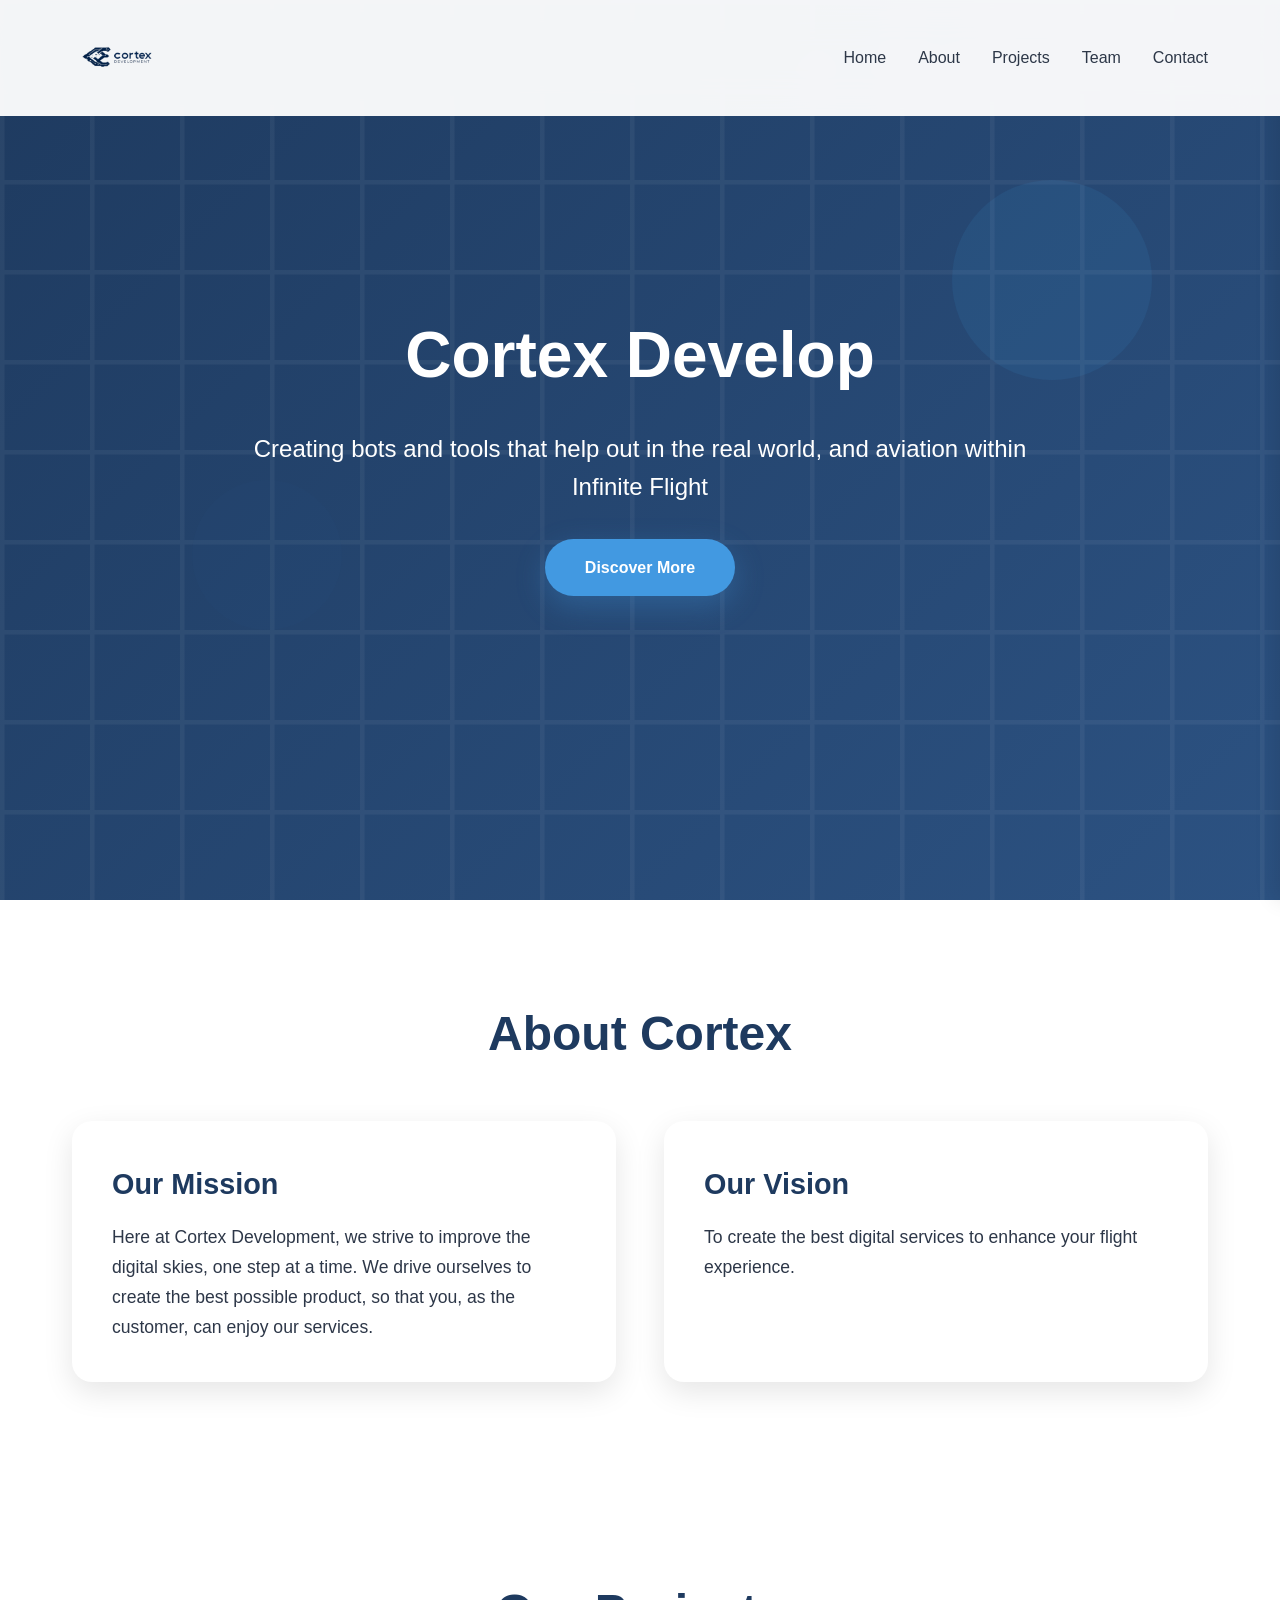
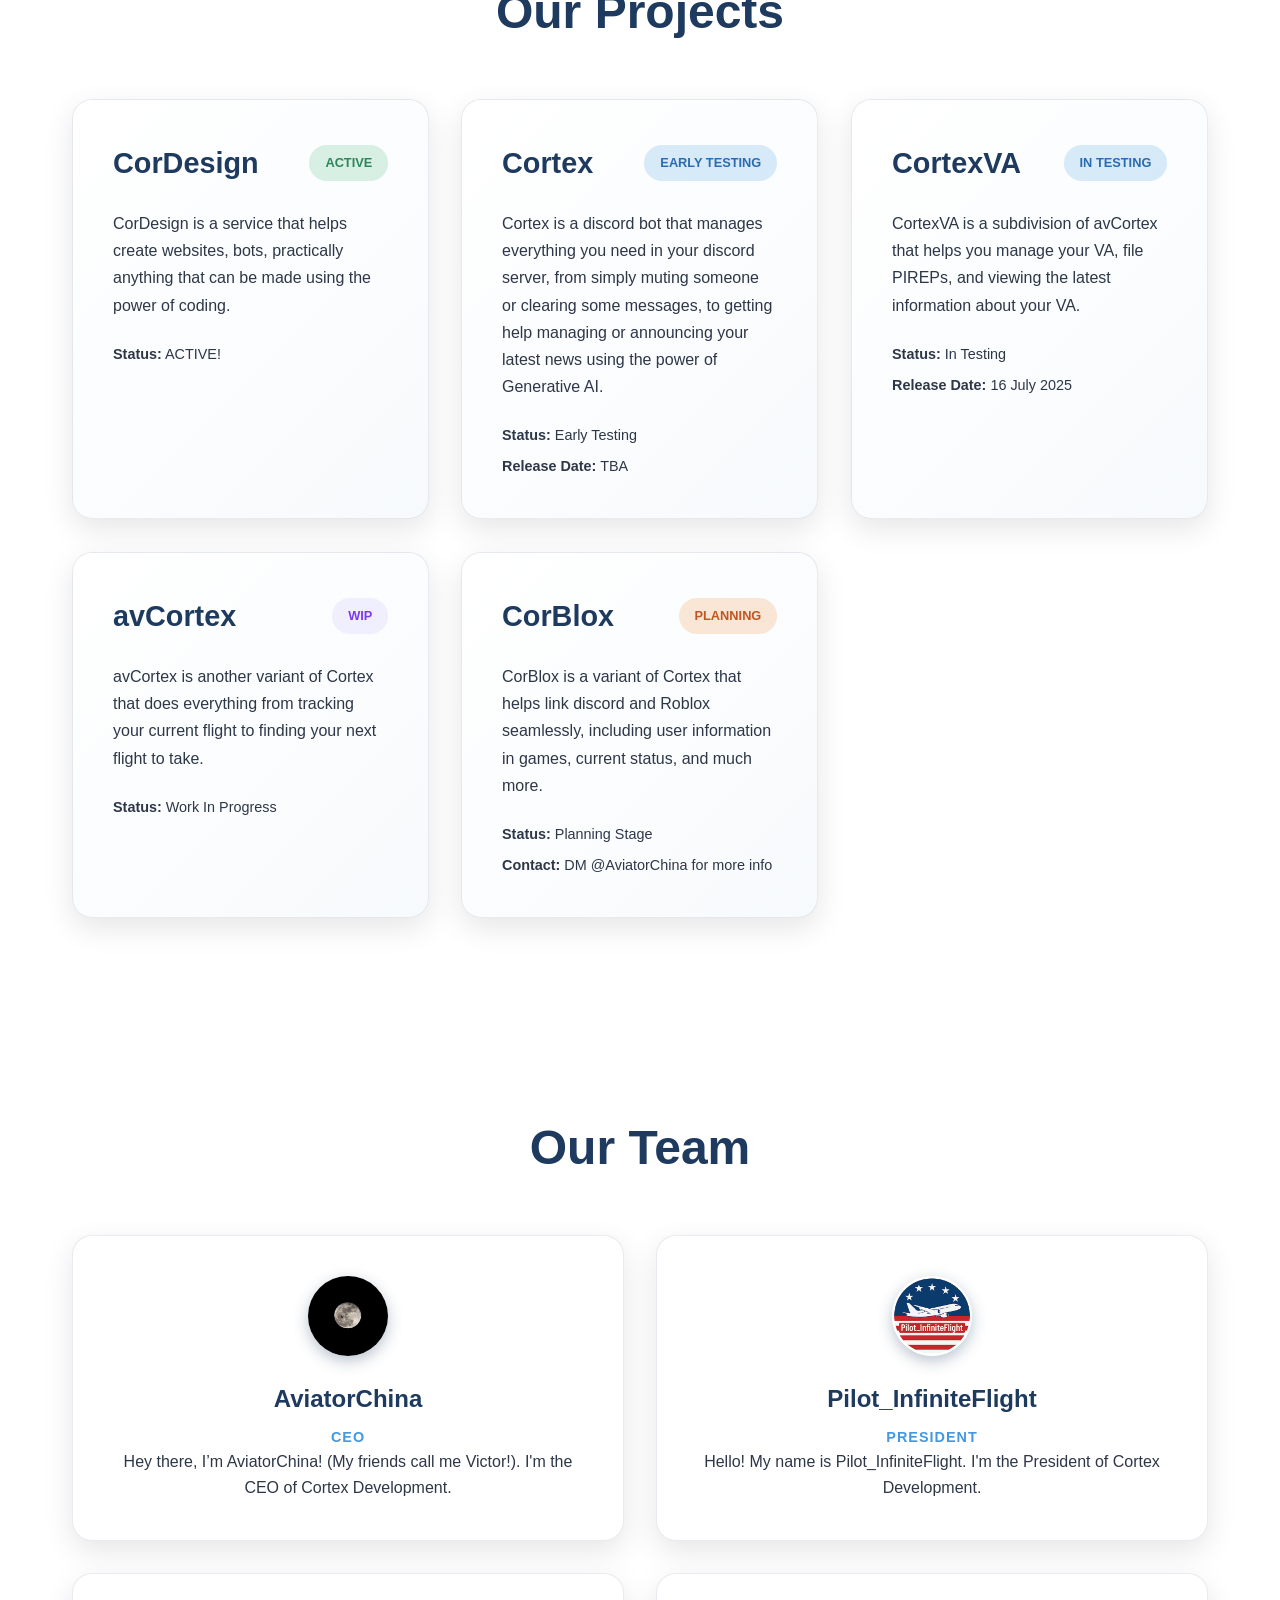
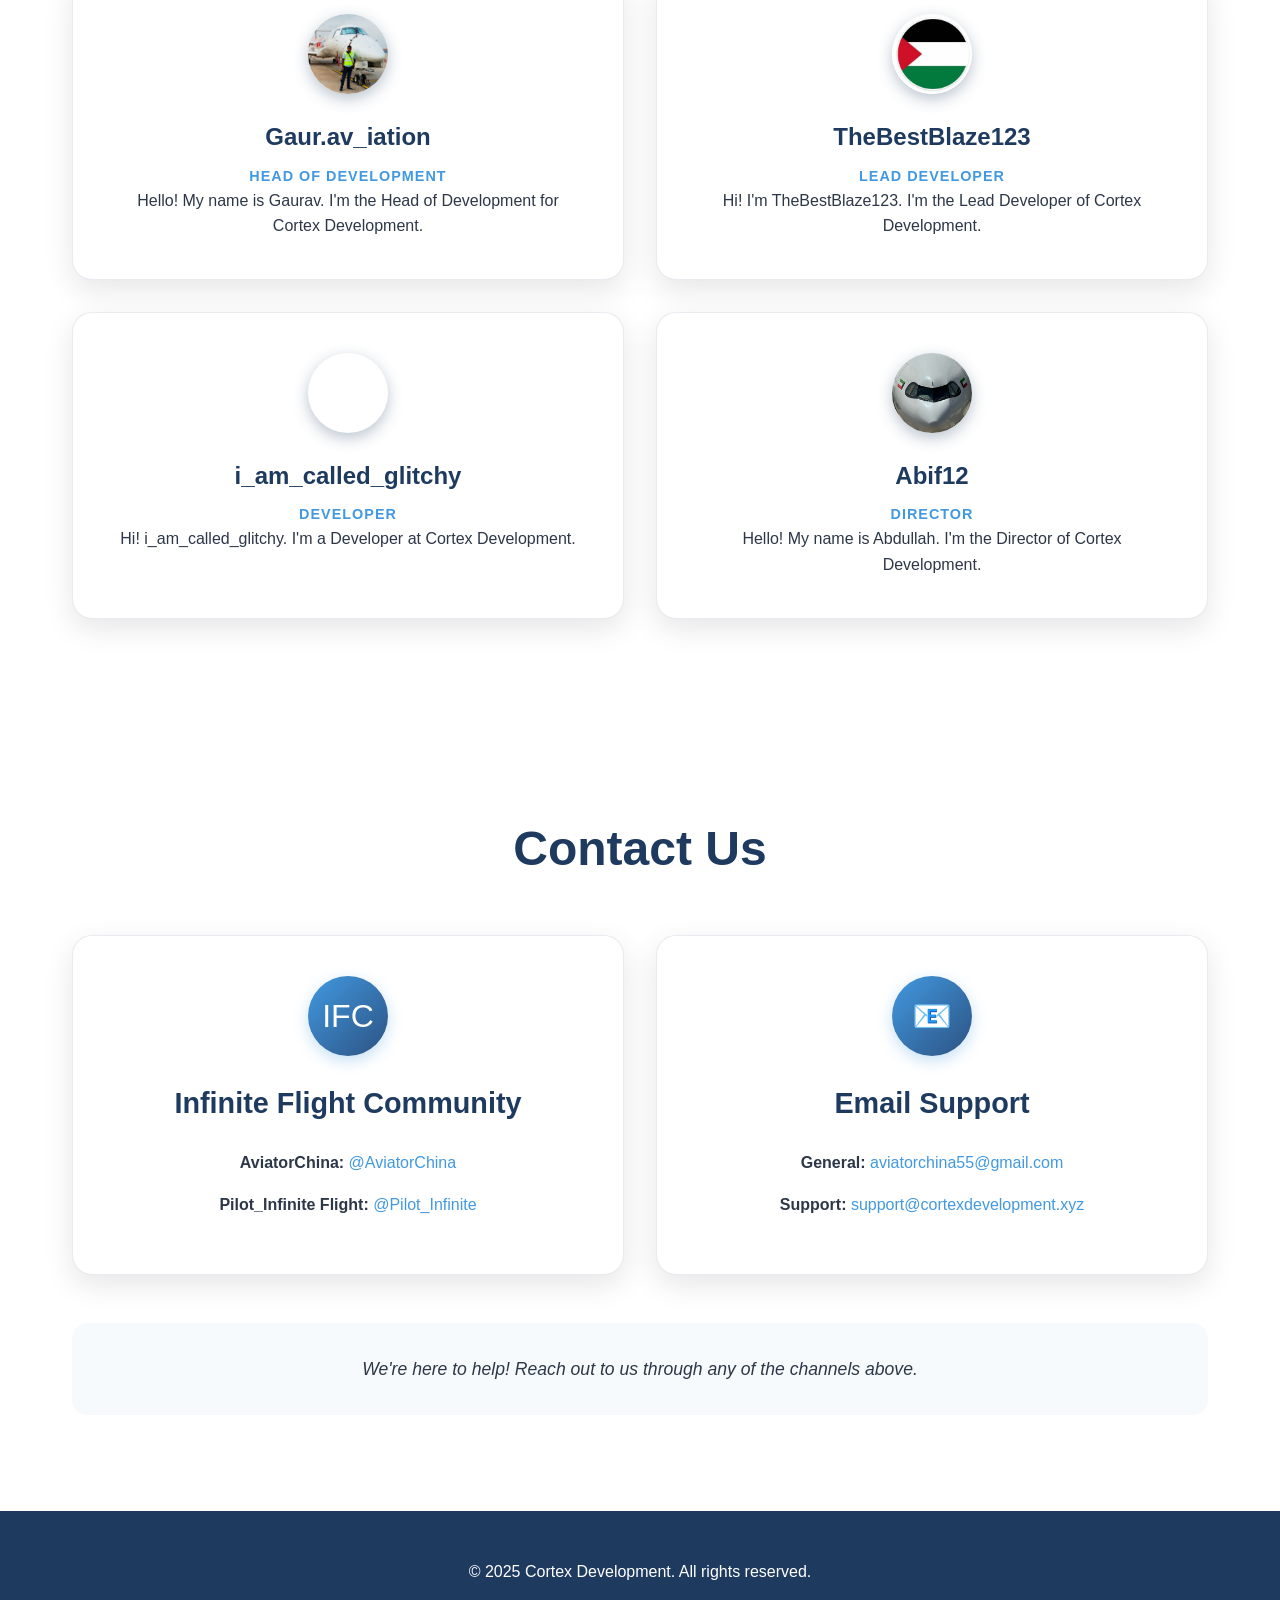
==== commit a7dd27df: "Update index.html" ====
--- a/index.html
+++ b/index.html
@@ -159,6 +159,13 @@
                 <small class="team-bio">Hi! I'm TheBestBlaze123. I'm the Lead Developer of Cortex Development.</small>
             </div>
             <div class="team-card">
+                <div class="team-avatar-glitchy">
+                </div>
+                <h3><a href="#" class="team-link" data-profile="free">i_am_called_glitchy</a></h3>
+                <p class="team-role">Developer</p>
+                <small class="team-bio">Hi! i_am_called_glitchy. I'm a Developer at Cortex Development.</small>
+            </div>
+            <div class="team-card">
                 <div class="team-avatar-abif">
                 </div>
                 <h3><a href="#" class="team-link" data-profile="abdullah">Abif12</a></h3>
--- a/styles.css
+++ b/styles.css
@@ -648,6 +648,21 @@
     box-shadow: 0 5px 15px rgba(30, 58, 95, 0.3);
 }
 
+.team-avatar-glitchy{
+    width: 80px;
+    height: 80px;
+    border-radius: 50%;
+    background-image: url(Team/glitch.png);
+    background-size: cover;
+    background-position: center;
+    background-repeat: no-repeat;
+    display: flex;
+    align-items: center;
+    justify-content: center;
+    margin: 0 auto 1.5rem;
+    box-shadow: 0 5px 15px rgba(30, 58, 95, 0.3);
+}
+
 .team-initial {
     color: var(--white);
     font-size: 2rem;
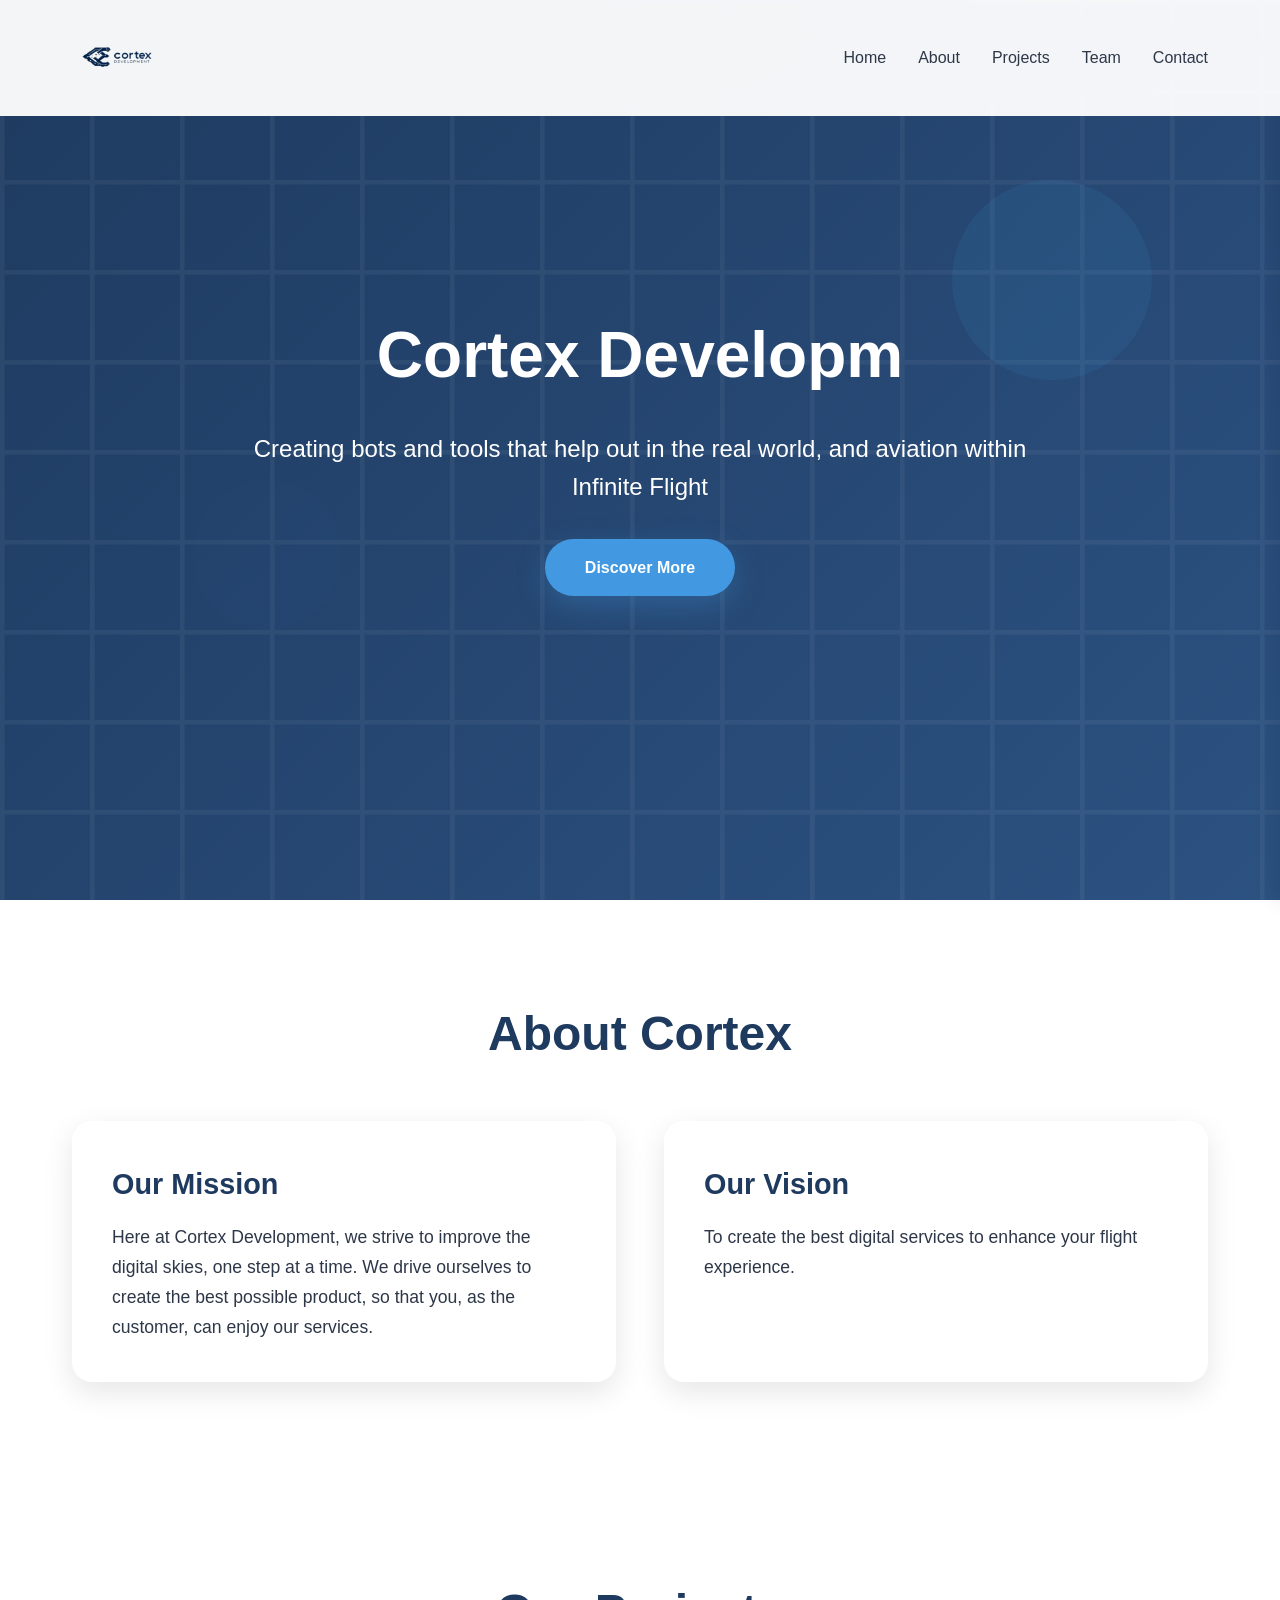
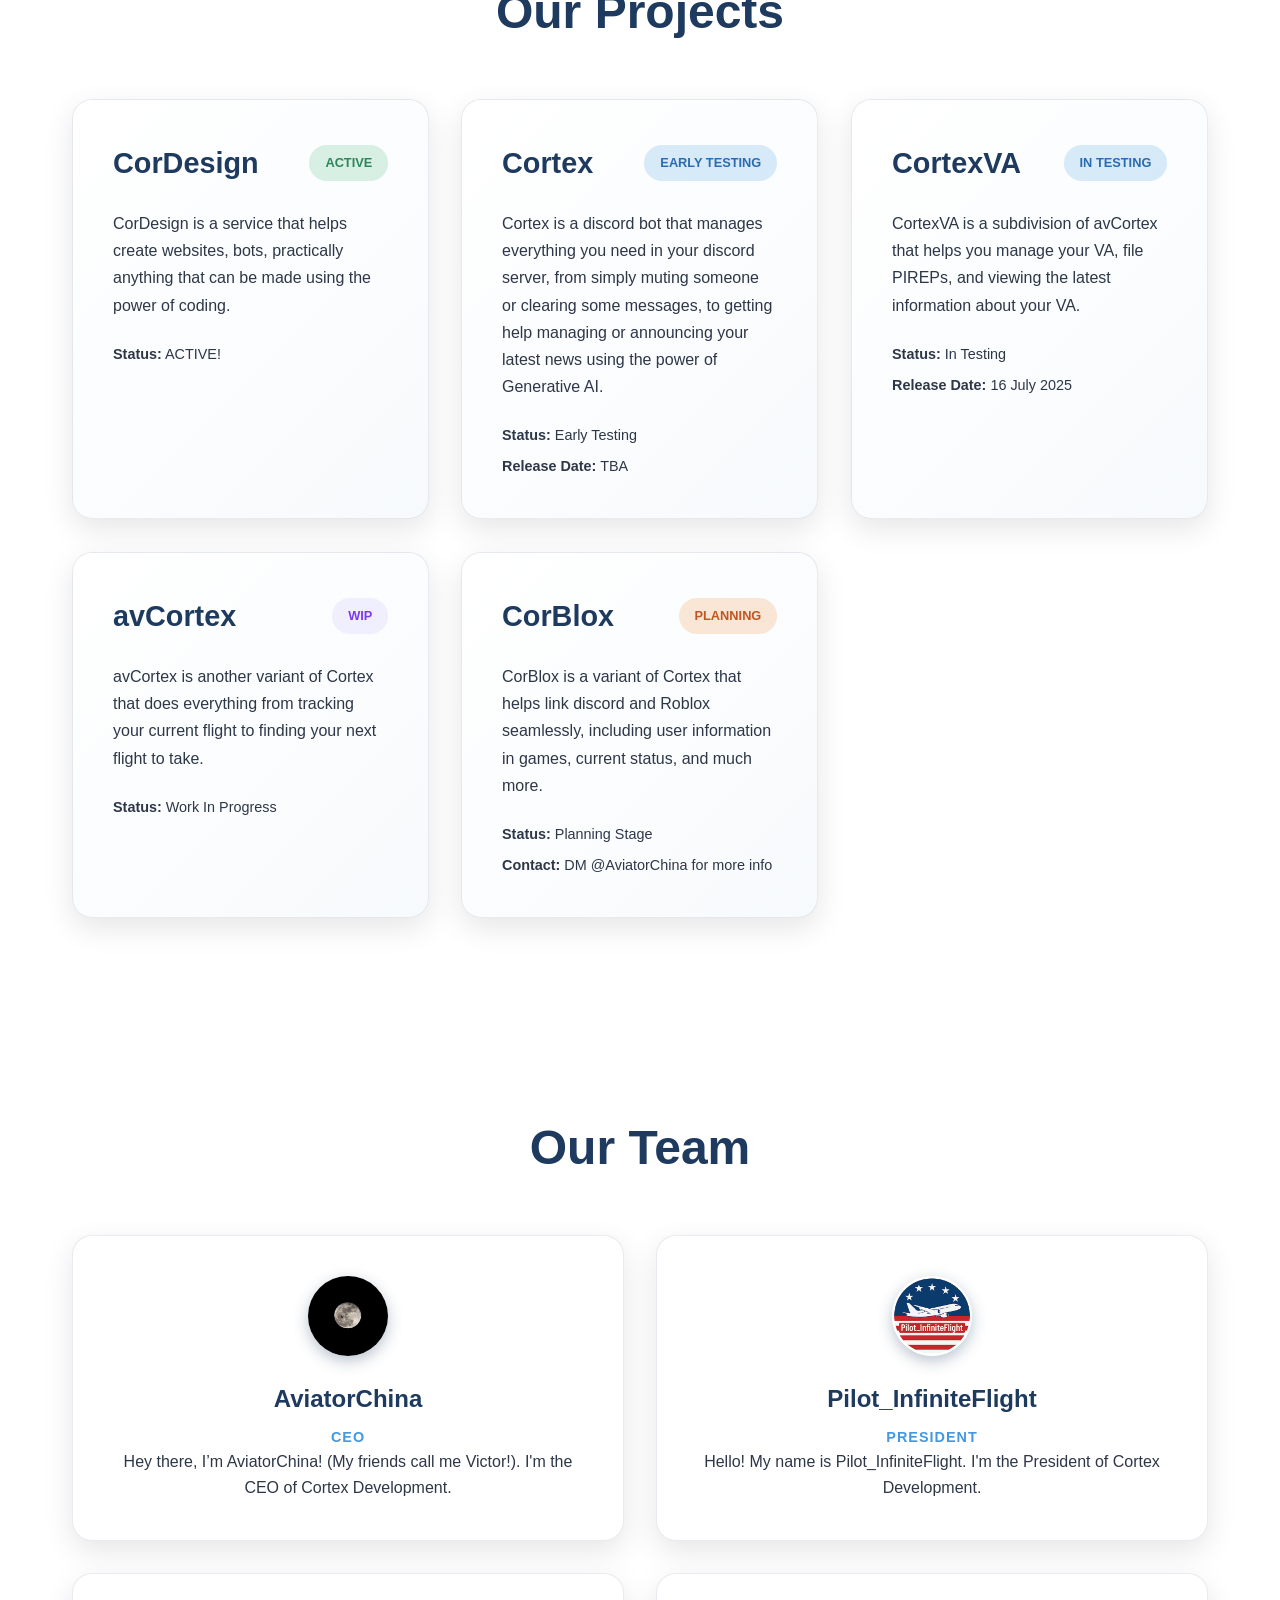
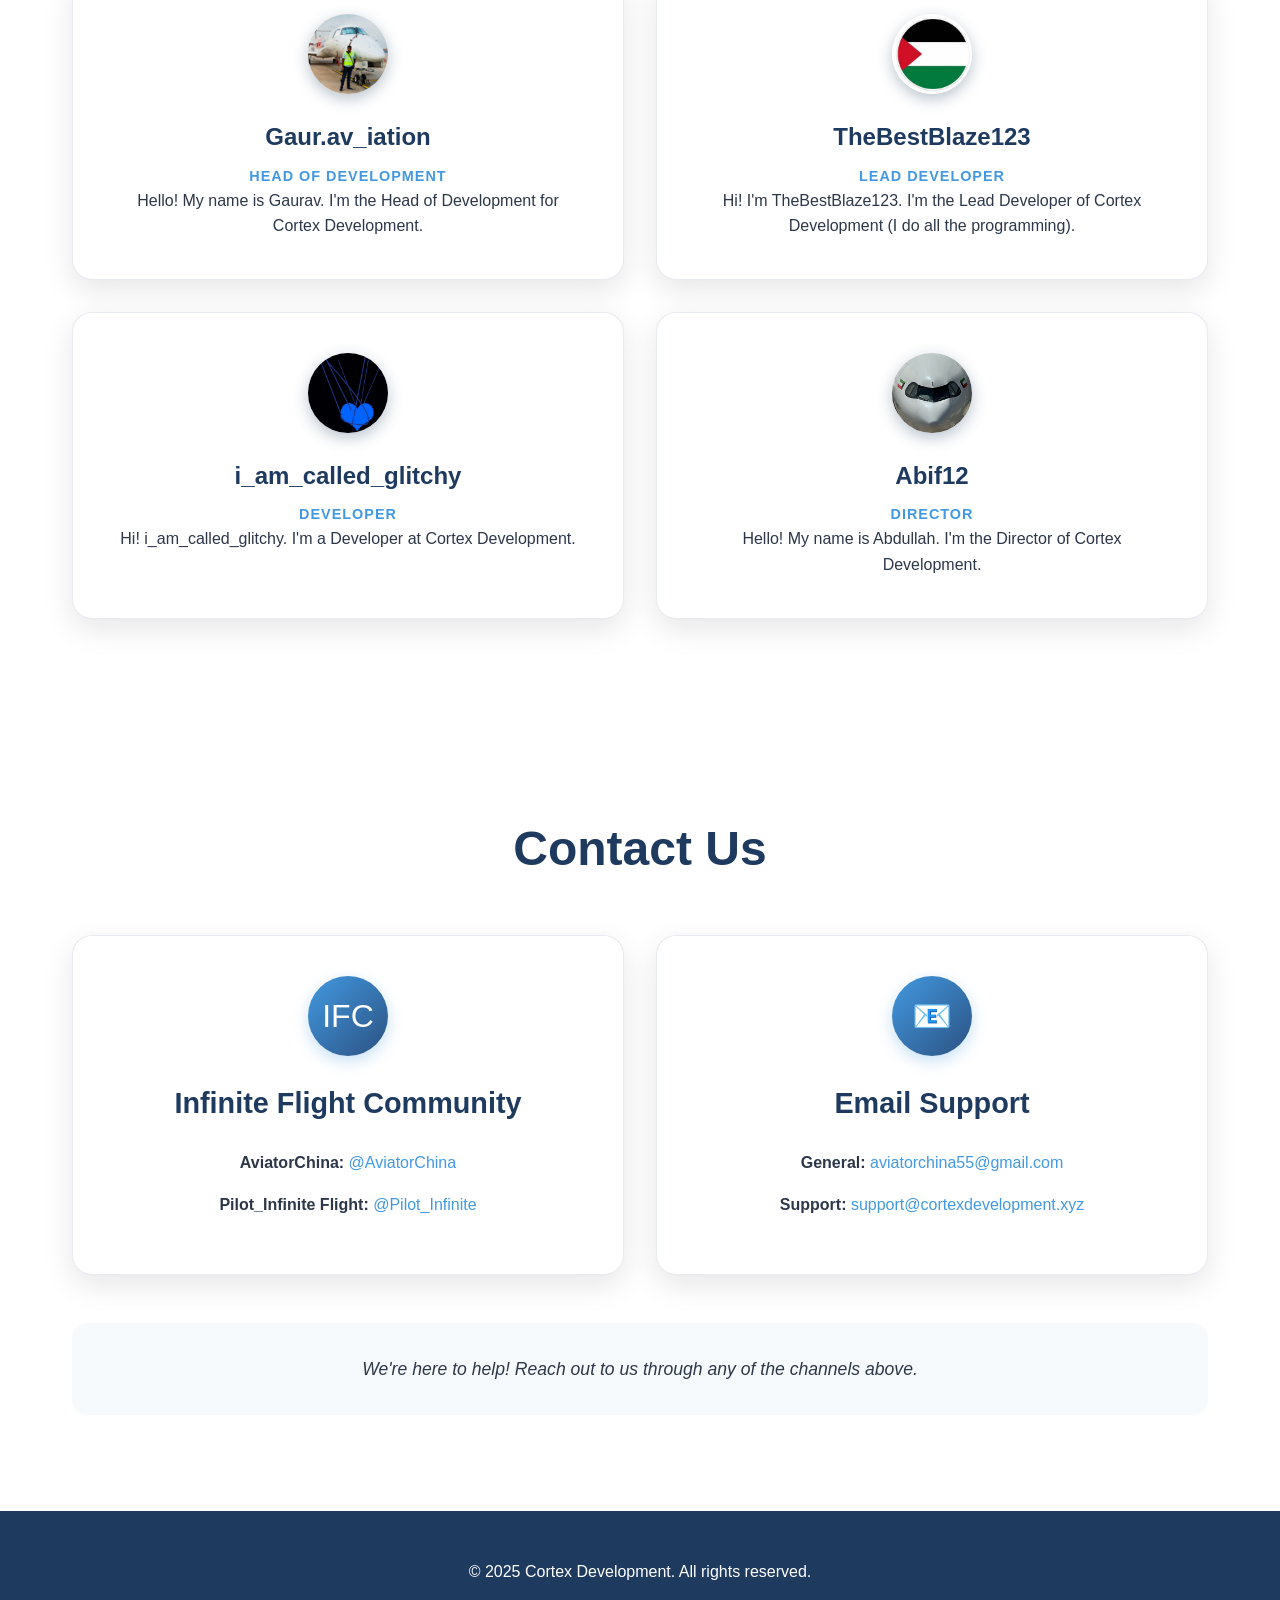
==== commit cab88a80: "Update index.html" ====
--- a/index.html
+++ b/index.html
@@ -156,7 +156,7 @@
                 </div>
                 <h3><a href="#" class="team-link" data-profile="free">TheBestBlaze123</a></h3>
                 <p class="team-role">Lead Developer</p>
-                <small class="team-bio">Hi! I'm TheBestBlaze123. I'm the Lead Developer of Cortex Development.</small>
+                <small class="team-bio">Hi! I'm TheBestBlaze123. I'm the Lead Developer of Cortex Development (I do all the programming).</small>
             </div>
             <div class="team-card">
                 <div class="team-avatar-glitchy">
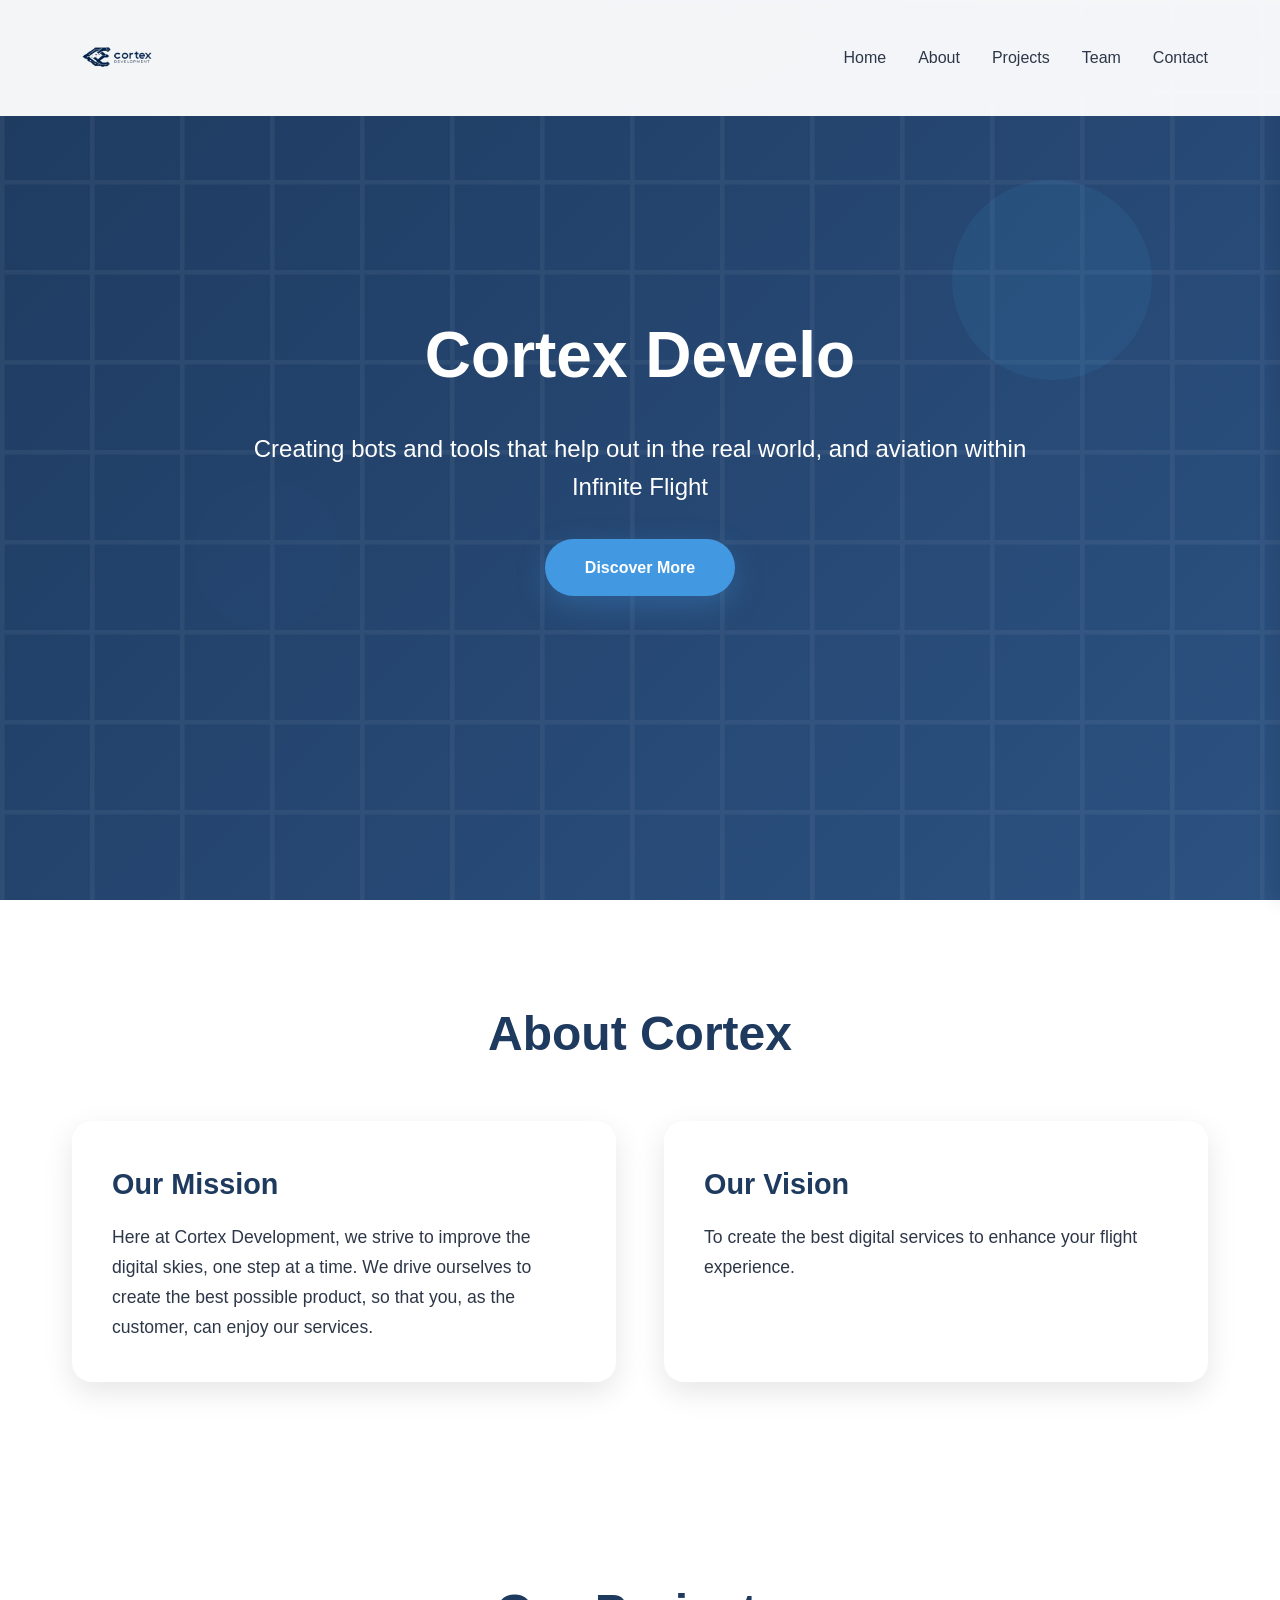
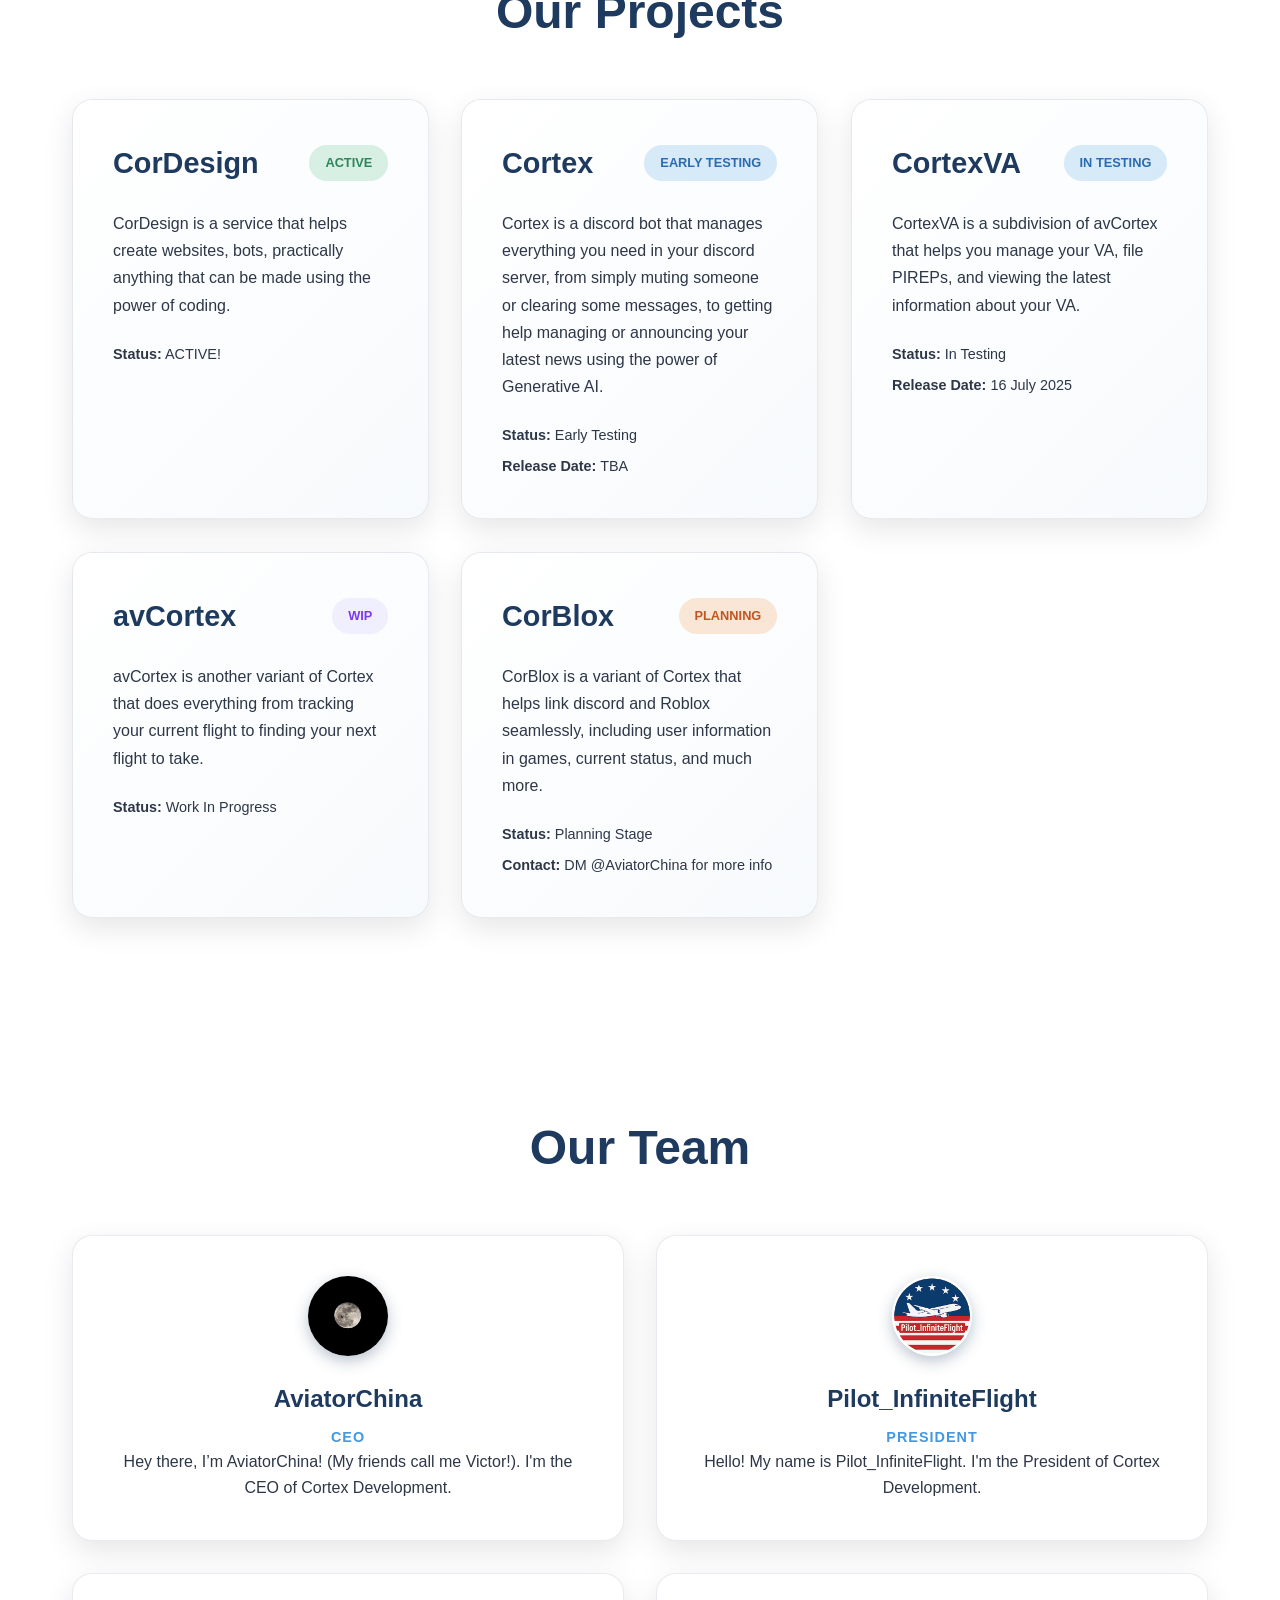
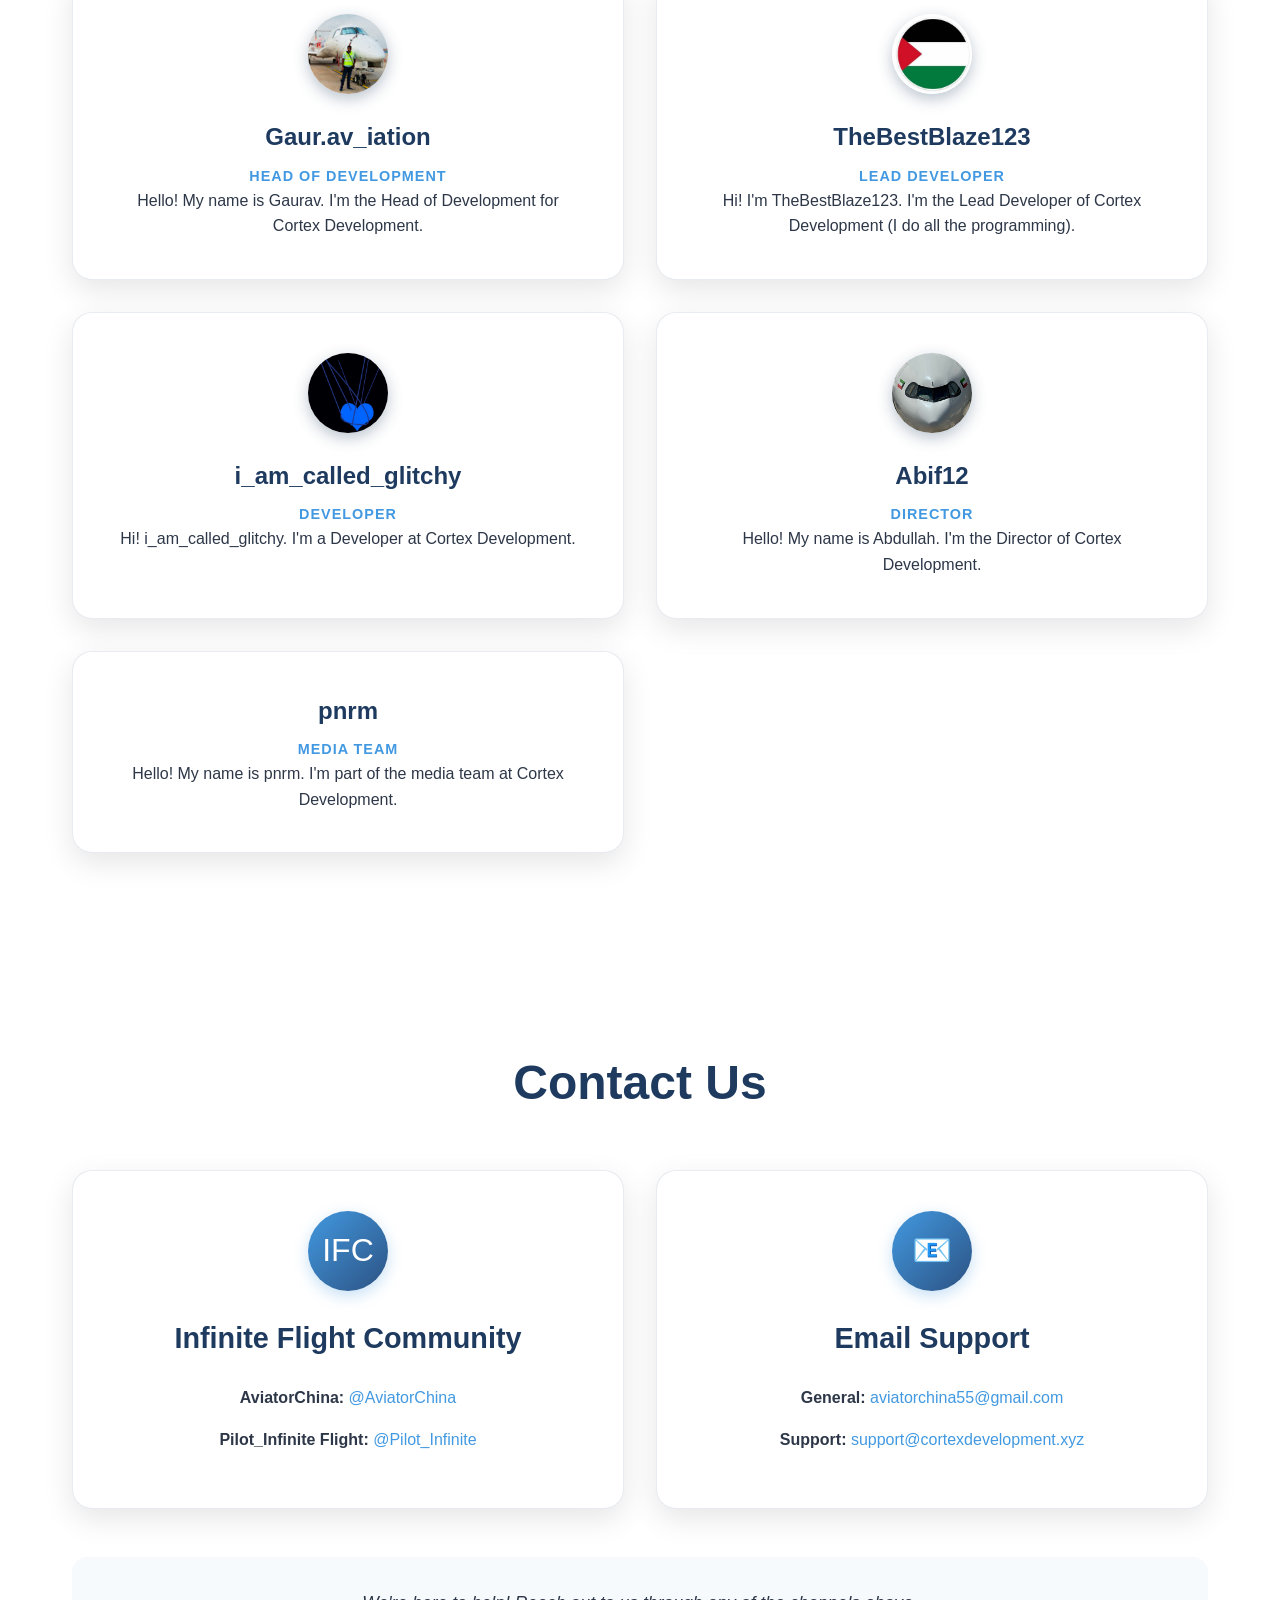
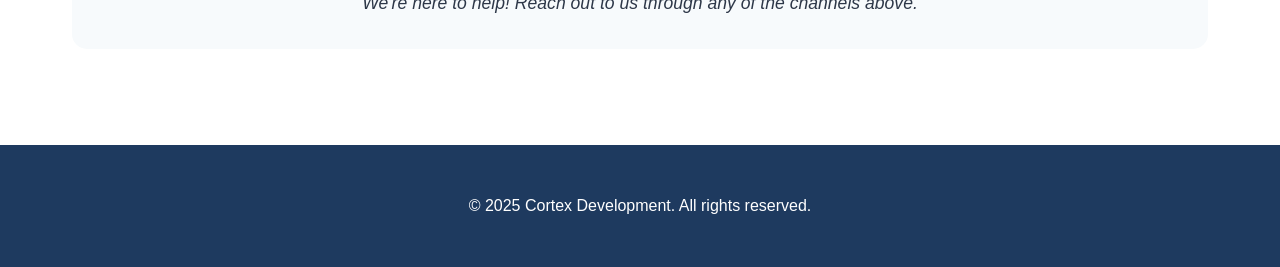
==== commit 623e099f: "Update index.html" ====
--- a/index.html
+++ b/index.html
@@ -161,7 +161,7 @@
             <div class="team-card">
                 <div class="team-avatar-glitchy">
                 </div>
-                <h3><a href="#" class="team-link" data-profile="free">i_am_called_glitchy</a></h3>
+                <h3><a href="#" class="team-link" data-profile="glitchy">i_am_called_glitchy</a></h3>
                 <p class="team-role">Developer</p>
                 <small class="team-bio">Hi! i_am_called_glitchy. I'm a Developer at Cortex Development.</small>
             </div>
@@ -171,6 +171,14 @@
                 <h3><a href="#" class="team-link" data-profile="abdullah">Abif12</a></h3>
                 <p class="team-role">Director</p>
                 <small class="team-bio">Hello! My name is Abdullah. I'm the Director of Cortex Development.</small>
+                </small>
+            </div>
+            <div class="team-card">
+                <div class="team-avatar-pnrm">
+                </div>
+                <h3><a href="#" class="team-link" data-profile="pnrm">pnrm</a></h3>
+                <p class="team-role">Media Team</p>
+                <small class="team-bio">Hello! My name is pnrm. I'm part of the media team at Cortex Development.</small>
                 </small>
             </div>
         </div>
